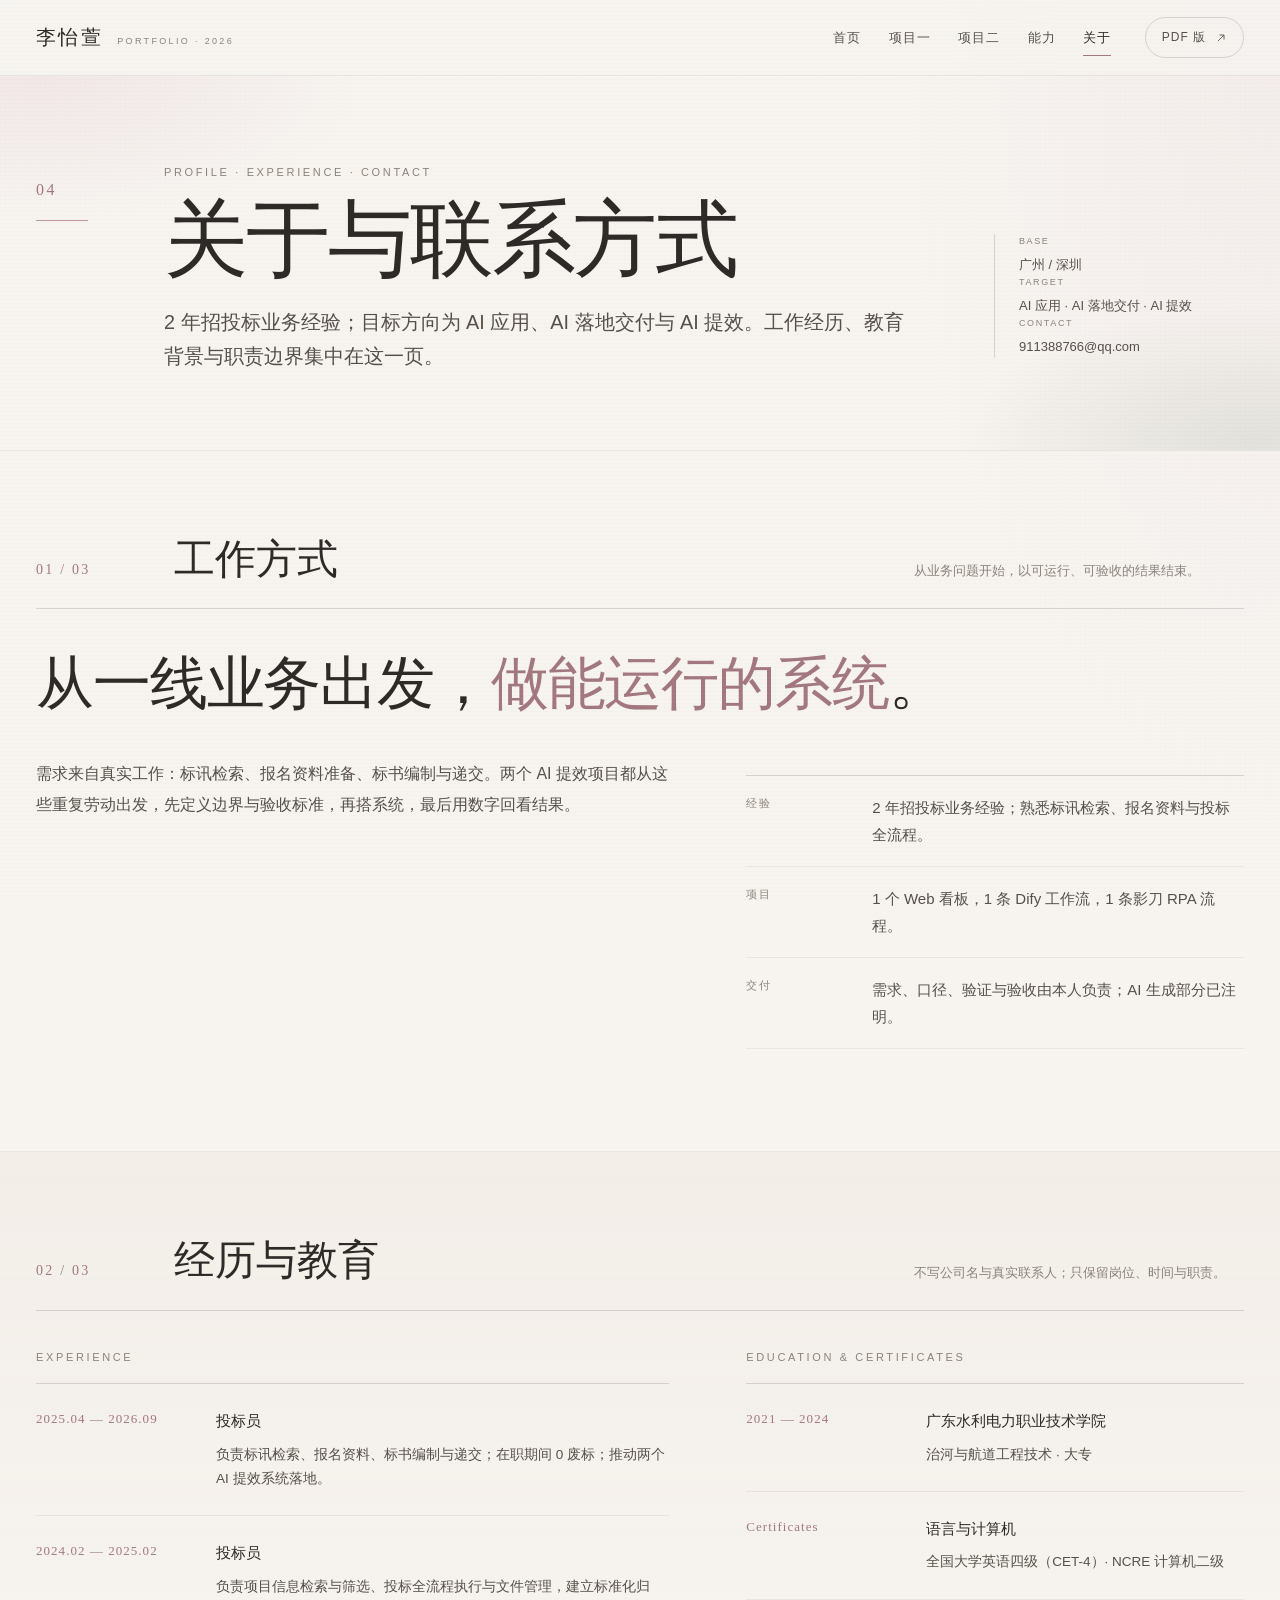
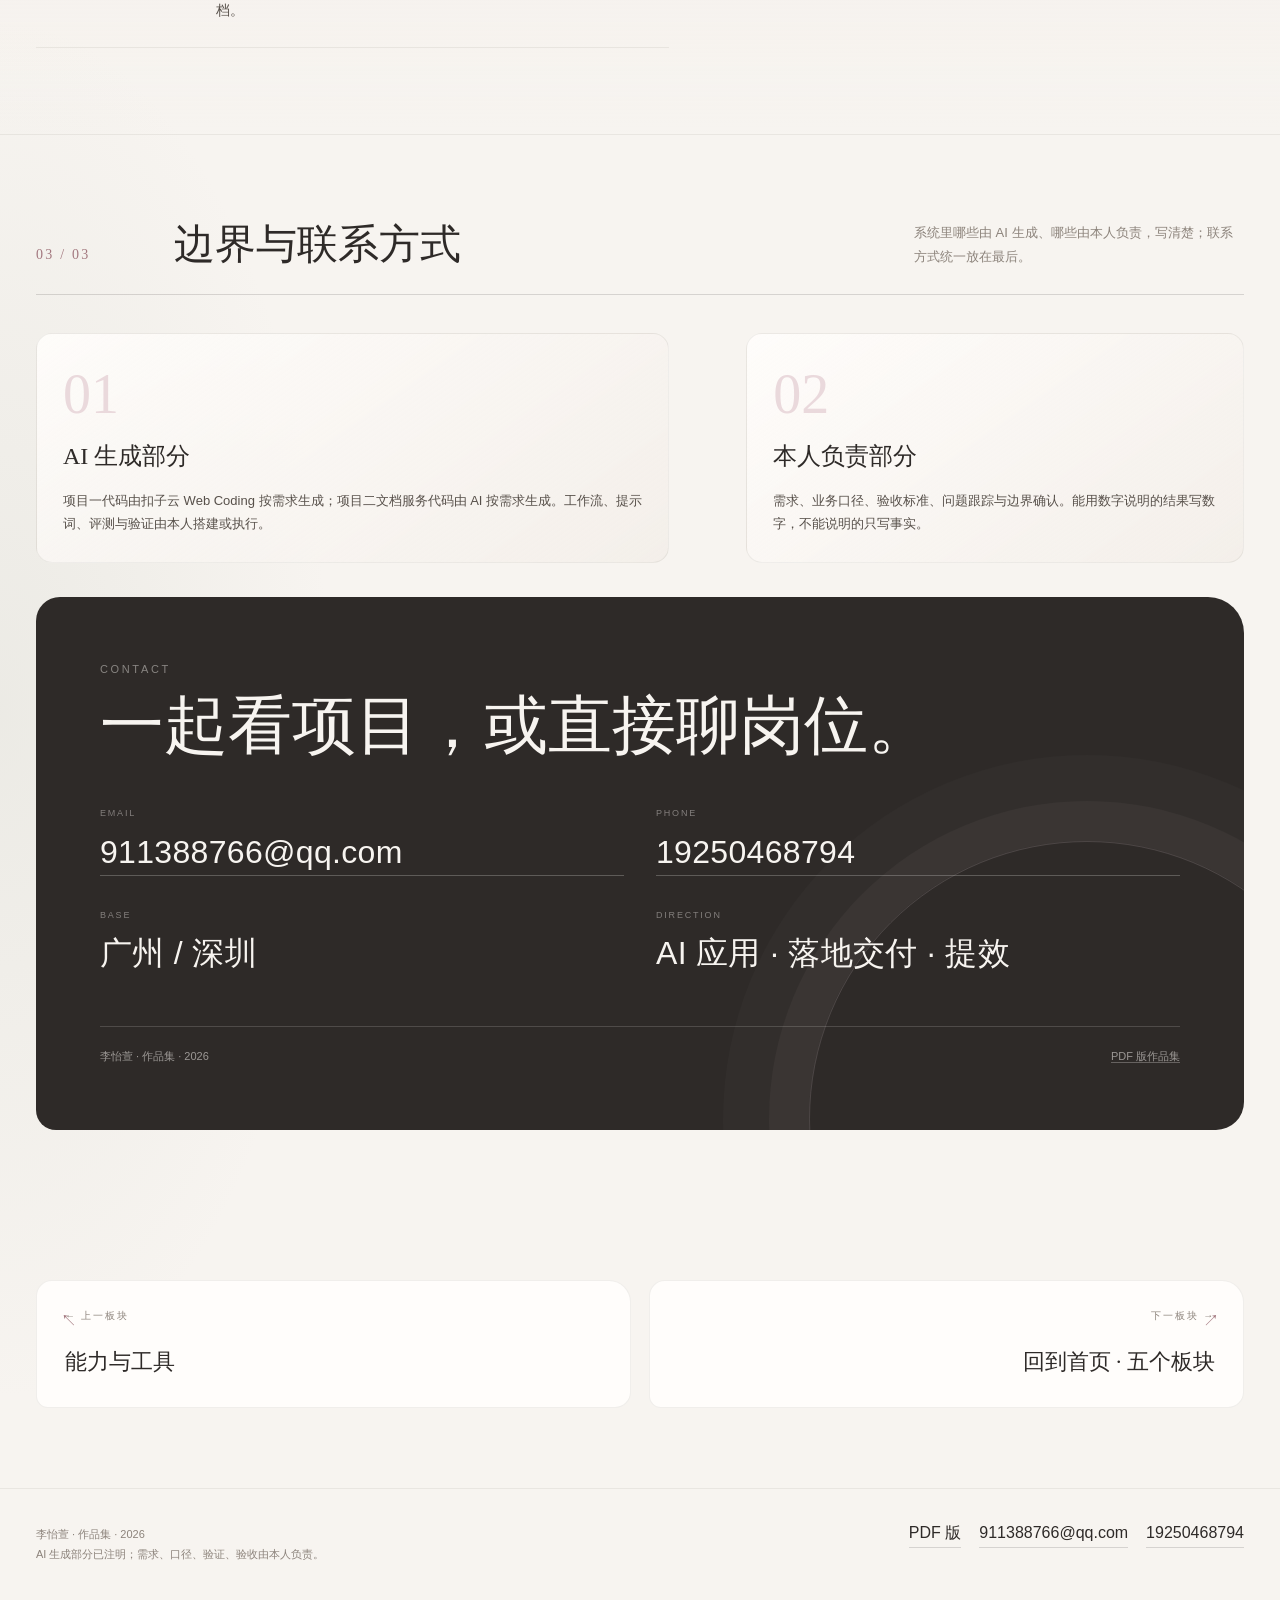
==== about.html @ 3e57e95d "视频优化并调整展示顺序；PDF 改为中性文件名" ====
<!DOCTYPE html>
<html lang="zh-CN">
<head>
<meta charset="utf-8">
<meta name="viewport" content="width=device-width, initial-scale=1">
<meta name="description" content="李怡萱的简介、工作经历、教育背景、职责边界与联系方式。">
<title>关于与联系方式 ｜ 李怡萱 · 作品集</title>
<link rel="stylesheet" href="assets/css/tokens.css">
<link rel="stylesheet" href="assets/css/site.css">
<script>document.documentElement.classList.add('js');</script>
</head>
<body data-page="about">
<a class="skip-link" href="#main">跳到正文</a>

<header class="site-header">
  <div class="shell header-inner">
    <a class="brand" href="index.html" aria-label="李怡萱作品集首页">
      <span class="brand-name">李怡萱</span>
      <span class="brand-meta">Portfolio · 2026</span>
    </a>
    <nav class="nav-links" aria-label="主导航">
      <a href="index.html" data-page="home">首页</a>
      <a href="project-1.html" data-page="project-1">项目一</a>
      <a href="project-2.html" data-page="project-2">项目二</a>
      <a href="skills.html" data-page="skills">能力</a>
      <a href="about.html" data-page="about" aria-current="page">关于</a>
    </nav>
    <a class="header-action" href="portfolio.pdf" target="_blank" rel="noopener">
      PDF 版
      <svg viewBox="0 0 16 16" fill="none" aria-hidden="true"><path d="M4 12 12 4M6 4h6v6" stroke="currentColor" stroke-width="1.2"/></svg>
    </a>
  </div>
</header>

<main id="main">
  <section class="page-hero">
    <div class="shell page-hero__inner">
      <p class="page-no">04</p>
      <div>
        <p class="eyebrow">Profile · Experience · Contact</p>
        <h1>关于与联系方式</h1>
        <p class="lead">2 年招投标业务经验；目标方向为 AI 应用、AI 落地交付与 AI 提效。工作经历、教育背景与职责边界集中在这一页。</p>
      </div>
      <dl class="page-aside">
        <div><dt>Base</dt><dd>广州 / 深圳</dd></div>
        <div><dt>Target</dt><dd>AI 应用 · AI 落地交付 · AI 提效</dd></div>
        <div><dt>Contact</dt><dd>911388766@qq.com</dd></div>
      </dl>
    </div>
  </section>

  <section class="section" aria-labelledby="about-intro">
    <div class="shell">
      <div class="section-head reveal">
        <p class="section-no">01 / 03</p>
        <h2 id="about-intro">工作方式</h2>
        <p class="section-note">从业务问题开始，以可运行、可验收的结果结束。</p>
      </div>
      <p class="statement reveal">从一线业务出发，<em>做能运行的系统</em>。</p>
      <div class="split" style="margin-top:38px">
        <p class="body-copy reveal">需求来自真实工作：标讯检索、报名资料准备、标书编制与递交。两个 AI 提效项目都从这些重复劳动出发，先定义边界与验收标准，再搭系统，最后用数字回看结果。</p>
        <dl class="fact-list reveal" style="--delay:80ms">
          <div class="fact-row"><dt>经验</dt><dd>2 年招投标业务经验；熟悉标讯检索、报名资料与投标全流程。</dd></div>
          <div class="fact-row"><dt>项目</dt><dd>1 个 Web 看板，1 条 Dify 工作流，1 条影刀 RPA 流程。</dd></div>
          <div class="fact-row"><dt>交付</dt><dd>需求、口径、验证与验收由本人负责；AI 生成部分已注明。</dd></div>
        </dl>
      </div>
    </div>
  </section>

  <section class="section section--tint" aria-labelledby="about-history">
    <div class="shell">
      <div class="section-head reveal">
        <p class="section-no">02 / 03</p>
        <h2 id="about-history">经历与教育</h2>
        <p class="section-note">不写公司名与真实联系人；只保留岗位、时间与职责。</p>
      </div>
      <div class="split">
        <div>
          <p class="kicker">Experience</p>
          <div class="timeline" style="margin-top:18px">
            <article class="timeline-item reveal">
              <time>2025.04 — 2026.09</time>
              <div><h3>投标员</h3><p>负责标讯检索、报名资料、标书编制与递交；在职期间 0 废标；推动两个 AI 提效系统落地。</p></div>
            </article>
            <article class="timeline-item reveal" style="--delay:60ms">
              <time>2024.02 — 2025.02</time>
              <div><h3>投标员</h3><p>负责项目信息检索与筛选、投标全流程执行与文件管理，建立标准化归档。</p></div>
            </article>
          </div>
        </div>
        <div>
          <p class="kicker">Education & certificates</p>
          <div class="timeline" style="margin-top:18px">
            <article class="timeline-item reveal" style="--delay:80ms">
              <time>2021 — 2024</time>
              <div><h3>广东水利电力职业技术学院</h3><p>治河与航道工程技术 · 大专</p></div>
            </article>
            <article class="timeline-item reveal" style="--delay:140ms">
              <time>Certificates</time>
              <div><h3>语言与计算机</h3><p>全国大学英语四级（CET-4）· NCRE 计算机二级</p></div>
            </article>
          </div>
        </div>
      </div>
    </div>
  </section>

  <section class="section" aria-labelledby="about-boundary">
    <div class="shell">
      <div class="section-head reveal">
        <p class="section-no">03 / 03</p>
        <h2 id="about-boundary">边界与联系方式</h2>
        <p class="section-note">系统里哪些由 AI 生成、哪些由本人负责，写清楚；联系方式统一放在最后。</p>
      </div>
      <div class="split" style="margin-bottom:34px">
        <div class="design-card reveal">
          <p class="num">01</p>
          <h3>AI 生成部分</h3>
          <p>项目一代码由扣子云 Web Coding 按需求生成；项目二文档服务代码由 AI 按需求生成。工作流、提示词、评测与验证由本人搭建或执行。</p>
        </div>
        <div class="design-card reveal" style="--delay:80ms">
          <p class="num">02</p>
          <h3>本人负责部分</h3>
          <p>需求、业务口径、验收标准、问题跟踪与边界确认。能用数字说明的结果写数字，不能说明的只写事实。</p>
        </div>
      </div>
      <div class="contact-panel reveal" id="contact">
        <p class="kicker">Contact</p>
        <h2>一起看项目，或直接聊岗位。</h2>
        <div class="contact-grid">
          <div class="contact-item"><span>Email</span><a href="mailto:911388766@qq.com">911388766@qq.com</a></div>
          <div class="contact-item"><span>Phone</span><a href="tel:19250468794">19250468794</a></div>
          <div class="contact-item"><span>Base</span><strong>广州 / 深圳</strong></div>
          <div class="contact-item"><span>Direction</span><strong>AI 应用 · 落地交付 · 提效</strong></div>
        </div>
        <div class="contact-foot">
          <span>李怡萱 · 作品集 · 2026</span>
          <span><a href="portfolio.pdf" target="_blank" rel="noopener" style="border-bottom:1px solid rgba(247,244,240,.28)">PDF 版作品集</a></span>
        </div>
      </div>
    </div>
  </section>

  <nav class="pager" aria-label="板块切换">
    <div class="shell pager-grid">
      <a class="pager-link prev" href="skills.html"><span class="dir">← 上一板块</span><span class="t">能力与工具</span></a>
      <a class="pager-link next" href="index.html"><span class="dir">下一板块 →</span><span class="t">回到首页 · 五个板块</span></a>
    </div>
  </nav>
</main>

<footer class="site-footer">
  <div class="shell footer-inner">
    <div>
      <p>李怡萱 · 作品集 · 2026</p>
      <p>AI 生成部分已注明；需求、口径、验证、验收由本人负责。</p>
    </div>
    <div class="footer-links">
      <a href="portfolio.pdf" target="_blank" rel="noopener">PDF 版</a>
      <a href="mailto:911388766@qq.com">911388766@qq.com</a>
      <a href="tel:19250468794">19250468794</a>
    </div>
  </div>
</footer>

<script src="assets/js/site.js"></script>
</body>
</html>
---- assets/css/tokens.css ----
/* tokens.css · 设计令牌（打印层与网页层共用一份）-------------------------------
   极简文艺风：米白 / 奶咖底 ＋ 雾玫瑰点缀 ＋ 深炭灰正文（不用纯黑）
   零外部依赖：无外部字体、无外部图片、无 CDN
   ------------------------------------------------------------------------- */
:root{
  --paper:#F7F4F0;
  --paper-2:#EFE8E1;
  --card:#FFFDFB;
  --ink:#2E2A28;
  --ink-2:#57504A;
  --ink-3:#8C837B;
  --rose:#C2989F;          /* 灰粉 · 雾玫瑰 —— 全站唯一主色 */
  --rose-deep:#A3787F;
  --rose-soft:#EAD9DC;
  --rose-tint:rgba(194,152,159,.12);
  --sage:rgba(185,191,178,.65);
  --line:rgba(46,42,40,.16);
  --line-soft:rgba(46,42,40,.07);
  --serif:Georgia,"Times New Roman","Songti SC","SimSun",serif;
  --sans:"PingFang SC","Microsoft YaHei","Noto Sans SC","Hiragino Sans GB",sans-serif;
  --noise:none;
}
---- assets/css/site.css ----
/* site.css · 网页层（桌面优先：1440 基准；1920 / 1280 不崩；1024 起可读）
   与打印层共用 tokens.css；本文件只负责网页呈现，不改 PDF 版式。
   ------------------------------------------------------------------------- */
:root{
  --shell:1280px;
  --gutter:48px;
  --header-h:76px;
  --ease:cubic-bezier(.22,.61,.36,1);
}

*,
*::before,
*::after{ box-sizing:border-box; }
html{ scroll-behavior:smooth; scroll-padding-top:calc(var(--header-h) + 28px); }
body{
  margin:0; color:var(--ink); background:var(--paper);
  font-family:var(--sans); font-size:16px; line-height:1.75;
  -webkit-font-smoothing:antialiased; text-rendering:optimizeLegibility;
  background-image:
    radial-gradient(42% 36% at 100% 0%, rgba(234,217,220,.28), transparent 72%),
    radial-gradient(36% 30% at 0% 72%, rgba(185,191,178,.18), transparent 72%);
}
body::before{
  content:""; position:fixed; inset:0; z-index:90; pointer-events:none;
  background-image:repeating-linear-gradient(0deg,rgba(46,42,40,.018) 0 1px,transparent 1px 4px),repeating-linear-gradient(90deg,rgba(46,42,40,.012) 0 1px,transparent 1px 5px); opacity:.55;
}
::selection{ background:var(--rose-soft); color:var(--ink); }
img{ max-width:100%; display:block; }
a{ color:inherit; text-decoration:none; }
button{ font:inherit; }
h1,h2,h3,h4{ margin:0; font-family:var(--serif); font-weight:400; }
p{ margin:0; }
ul,ol{ margin:0; padding:0; list-style:none; }

.shell{ width:100%; max-width:var(--shell); margin:0 auto; padding:0 var(--gutter); }
.sr-only{
  position:absolute!important; width:1px; height:1px; padding:0; margin:-1px;
  overflow:hidden; clip:rect(0,0,0,0); white-space:nowrap; border:0;
}
.skip-link{
  position:fixed; left:20px; top:-80px; z-index:200; padding:12px 18px;
  background:var(--ink); color:var(--paper); border-radius:4px;
  transition:top .2s var(--ease);
}
.skip-link:focus{ top:16px; }
a:focus-visible,
button:focus-visible,
[tabindex]:focus-visible{
  outline:2px solid var(--rose-deep); outline-offset:4px; border-radius:3px;
}

/* 顶栏 ------------------------------------------------------------------ */
.site-header{
  position:sticky; top:0; z-index:60; height:var(--header-h);
  background:rgba(247,244,240,.78); backdrop-filter:blur(18px) saturate(130%);
  border-bottom:1px solid var(--line-soft);
}
.header-inner{ height:100%; display:flex; align-items:center; gap:34px; }
.brand{ display:flex; align-items:baseline; gap:14px; flex:none; }
.brand-name{ font-family:var(--serif); font-size:20px; letter-spacing:.12em; }
.brand-meta{ color:var(--ink-3); font-size:9px; letter-spacing:.26em; text-transform:uppercase; }
.nav-links{ display:flex; align-items:center; gap:28px; margin-left:auto; }
.nav-links a{
  position:relative; padding:25px 0 23px; color:var(--ink-2);
  font-size:13px; letter-spacing:.06em; transition:color .2s var(--ease);
}
.nav-links a::after{
  content:""; position:absolute; left:0; right:0; bottom:17px; height:1px;
  background:var(--rose-deep); transform:scaleX(0); transform-origin:left;
  transition:transform .25s var(--ease);
}
.nav-links a:hover,
.nav-links a[aria-current="page"]{ color:var(--ink); }
.nav-links a:hover::after,
.nav-links a[aria-current="page"]::after{ transform:scaleX(1); }
.header-action{
  flex:none; display:inline-flex; align-items:center; gap:9px;
  padding:9px 16px; border:1px solid var(--line); border-radius:999px;
  color:var(--ink-2); font-size:12px; letter-spacing:.08em;
  transition:border-color .2s var(--ease), color .2s var(--ease), background .2s var(--ease);
}
.header-action:hover{ color:var(--rose-deep); border-color:var(--rose); background:rgba(255,253,251,.66); }
.header-action svg{ width:12px; height:12px; }

/* 按钮与文字 ------------------------------------------------------------ */
.eyebrow,
.kicker{
  color:var(--ink-3); font-size:11px; line-height:1.5;
  letter-spacing:.24em; text-transform:uppercase;
}
.lead{ font-size:clamp(18px,1.55vw,22px); line-height:1.72; color:var(--ink-2); }
.body-copy{ color:var(--ink-2); font-size:16px; line-height:1.9; }
.body-copy + .body-copy{ margin-top:12px; }
.btn-row{ display:flex; flex-wrap:wrap; align-items:center; gap:12px; }
.btn{
  display:inline-flex; align-items:center; justify-content:center; gap:12px;
  min-height:46px; padding:0 22px; border:1px solid transparent; border-radius:999px;
  font-size:13px; letter-spacing:.07em; transition:transform .2s var(--ease), background .2s var(--ease), border-color .2s var(--ease), color .2s var(--ease);
}
.btn:hover{ transform:translateY(-2px); }
.btn--ink{ background:var(--ink); color:var(--paper); }
.btn--ink:hover{ background:#171412; }
.btn--line{ border-color:var(--line); color:var(--ink-2); background:rgba(255,253,251,.36); }
.btn--line:hover{ border-color:var(--rose); color:var(--rose-deep); background:var(--card); }
.btn svg{ width:15px; height:15px; }

/* 首页首屏 -------------------------------------------------------------- */
.home-hero{
  position:relative; min-height:calc(100vh - var(--header-h));
  display:flex; align-items:center; overflow:hidden; padding:64px 0 70px;
}
.hero-wash{
  position:absolute; inset:0; pointer-events:none;
  background:
    radial-gradient(40% 50% at 8% 20%, rgba(234,217,220,.65), transparent 68%),
    radial-gradient(30% 42% at 88% 15%, rgba(194,152,159,.19), transparent 76%),
    radial-gradient(42% 48% at 82% 88%, rgba(185,191,178,.40), transparent 70%),
    linear-gradient(125deg, rgba(255,253,251,.64), transparent 48%);
}
.hero-wash::after{
  content:""; position:absolute; width:38vw; height:38vw; min-width:420px; min-height:420px;
  right:-11vw; top:-14vw; border:1px solid rgba(163,120,127,.20); border-radius:50%;
  box-shadow:0 0 0 42px rgba(194,152,159,.045), 0 0 0 86px rgba(194,152,159,.026);
}
.hero-art{ position:absolute; right:0; bottom:0; width:46%; height:92%; pointer-events:none; opacity:.9; }
.hero-art svg{ width:100%; height:100%; overflow:visible; }
.hero-grid{
  position:relative; z-index:2; display:grid;
  grid-template-columns:minmax(0,1fr) 310px; gap:clamp(44px,7vw,108px); align-items:end;
}
.hero-copy{ max-width:820px; }
.hero-role{ margin-top:16px; color:var(--rose-deep); font-size:15px; letter-spacing:.12em; }
.hero-name{ margin-top:22px; font-size:clamp(88px,10.6vw,164px); line-height:.86; letter-spacing:-.035em; white-space:nowrap; }
.hero-name-en{ display:flex; align-items:center; gap:18px; margin-top:22px; color:var(--ink-3); font-family:var(--serif); font-size:18px; letter-spacing:.30em; text-transform:uppercase; }
.hero-name-en::before{ content:""; width:74px; height:1px; background:var(--rose); }
.hero-summary{ max-width:650px; margin-top:36px; font-size:17px; line-height:1.9; color:var(--ink-2); }
.hero-actions{ margin-top:32px; }
.hero-side{
  position:relative; align-self:stretch; min-height:410px;
  display:flex; flex-direction:column; justify-content:space-between;
  padding:10px 0 6px 30px; border-left:1px solid var(--line);
}
.hero-seal{ width:124px; height:124px; margin:10px 0 auto; }
.hero-seal svg{ width:100%; height:100%; }
.hero-meta{ margin-top:38px; display:grid; gap:11px; color:var(--ink-2); font-size:13px; line-height:1.6; }
.hero-meta span{ color:var(--ink-3); display:block; font-size:9px; letter-spacing:.20em; text-transform:uppercase; margin-bottom:2px; }
.hero-meta a{ border-bottom:1px solid var(--line); }
.hero-meta a:hover{ color:var(--rose-deep); border-color:var(--rose); }
.scroll-cue{ display:flex; align-items:center; gap:10px; margin-top:26px; color:var(--ink-3); font-size:10px; letter-spacing:.18em; }
.scroll-cue::before{ content:""; width:30px; height:1px; background:var(--rose); }
/* 首页板块入口 ---------------------------------------------------------- */
.chapter-index{ padding:30px 0 110px; }
.index-head{
  display:flex; justify-content:space-between; align-items:flex-end; gap:30px;
  padding-bottom:24px; border-bottom:1px solid var(--line); margin-bottom:28px;
}
.index-head h2{ margin-top:10px; font-size:clamp(34px,4vw,54px); line-height:1.12; }
.index-head p{ max-width:360px; color:var(--ink-3); font-size:13px; line-height:1.8; text-align:right; }
.chapter-grid{ display:grid; grid-template-columns:repeat(12,1fr); gap:18px; }
.chapter{
  position:relative; isolation:isolate; overflow:hidden; display:flex;
  min-height:250px; padding:30px; border:1px solid var(--line-soft); border-radius:18px 26px 20px 16px;
  background:var(--card); transition:transform .3s var(--ease), box-shadow .3s var(--ease), border-color .3s var(--ease);
}
.chapter:hover{ transform:translateY(-5px); box-shadow:0 28px 54px -38px rgba(46,42,40,.52); border-color:var(--line); }
.chapter--p1{ grid-column:span 7; min-height:330px; color:var(--paper); background:var(--ink); border-color:rgba(255,255,255,.08); }
.chapter--p2{ grid-column:span 5; min-height:330px; background:linear-gradient(135deg,var(--rose-soft),rgba(255,253,251,.82)); }
.chapter--skills{ grid-column:span 4; background:var(--paper-2); }
.chapter--about{ grid-column:span 4; background:var(--card); }
.chapter--contact{ grid-column:span 4; background:radial-gradient(120% 120% at 100% 0%, rgba(185,191,178,.32), transparent 62%),var(--card); }
.chapter-shape{ position:absolute; z-index:-1; right:-8%; bottom:-32%; width:58%; aspect-ratio:1; border:1px solid rgba(194,152,159,.22); border-radius:50%; box-shadow:0 0 0 34px rgba(194,152,159,.055),0 0 0 70px rgba(194,152,159,.026); }
.chapter--p1 .chapter-shape{ border-color:rgba(234,217,220,.18); }
.chapter-num{ position:absolute; right:22px; top:12px; color:rgba(46,42,40,.10); font-family:var(--serif); font-size:94px; line-height:1; }
.chapter--p1 .chapter-num{ color:rgba(247,244,240,.09); }
.chapter-inner{ position:relative; z-index:1; width:100%; display:flex; flex-direction:column; }
.chapter-top{ display:flex; justify-content:space-between; gap:20px; align-items:flex-start; }
.chapter-icon{ width:54px; height:54px; color:var(--rose-deep); }
.chapter--p1 .chapter-icon{ color:var(--rose-soft); }
.chapter-icon svg{ width:100%; height:100%; }
.chapter-arrow{ color:var(--ink-3); font-size:20px; transition:transform .25s var(--ease), color .25s var(--ease); }
.chapter:hover .chapter-arrow{ color:var(--rose-deep); transform:translate(3px,-3px); }
.chapter--p1 .chapter-arrow{ color:rgba(247,244,240,.55); }
.chapter--p1:hover .chapter-arrow{ color:var(--rose-soft); }
.chapter-copy{ margin-top:auto; padding-top:46px; max-width:510px; }
.chapter-copy .kicker{ color:var(--ink-3); }
.chapter--p1 .chapter-copy .kicker{ color:rgba(247,244,240,.48); }
.chapter-copy h3{ margin-top:10px; font-size:clamp(27px,2.8vw,42px); line-height:1.14; }
.chapter-copy p{ margin-top:12px; max-width:480px; color:var(--ink-2); font-size:14px; line-height:1.8; }
.chapter--p1 .chapter-copy p{ color:rgba(247,244,240,.66); }
.chapter-contact-line{ margin-top:14px; font-size:15px; font-variant-numeric:lining-nums tabular-nums; letter-spacing:.02em; }

/* 子页首屏 -------------------------------------------------------------- */
.page-hero{
  position:relative; overflow:hidden; padding:88px 0 76px;
  border-bottom:1px solid var(--line-soft);
}
.page-hero::before{
  content:""; position:absolute; inset:0; pointer-events:none;
  background:radial-gradient(36% 54% at 3% 0%, rgba(234,217,220,.48), transparent 72%),radial-gradient(32% 50% at 98% 98%, rgba(185,191,178,.31), transparent 72%);
}
.page-hero__inner{ position:relative; z-index:1; display:grid; grid-template-columns:116px minmax(0,1fr) 300px; gap:36px; align-items:end; }
.page-no{ color:var(--rose-deep); font-family:var(--serif); font-size:16px; letter-spacing:.16em; align-self:start; padding-top:12px; }
.page-no::after{ content:""; display:block; width:52px; height:1px; margin-top:16px; background:var(--rose); }
.page-hero h1{ margin-top:18px; font-size:clamp(56px,6.6vw,96px); line-height:.98; letter-spacing:-.025em; }
.page-hero .lead{ max-width:760px; margin-top:24px; }
.page-aside{ padding-left:24px; border-left:1px solid var(--line); }
.page-aside dt{ color:var(--ink-3); font-size:9px; letter-spacing:.18em; text-transform:uppercase; }
.page-aside dd{ margin:4px 0 18px; color:var(--ink-2); font-size:13px; line-height:1.65; }
.page-aside dd:last-child{ margin-bottom:0; }

/* 通用章节 -------------------------------------------------------------- */
.section{ position:relative; padding:86px 0; }
.section + .section{ border-top:1px solid var(--line-soft); }
.section--tint{ background:linear-gradient(180deg,rgba(239,232,225,.52),rgba(247,244,240,0)); }
.section-head{
  display:grid; grid-template-columns:110px minmax(0,1fr) minmax(240px,330px);
  gap:28px; align-items:end; padding-bottom:26px; margin-bottom:38px; border-bottom:1px solid var(--line);
}
.section-no{ color:var(--rose-deep); font-family:var(--serif); font-size:14px; letter-spacing:.16em; }
.section-head h2{ font-size:clamp(31px,3.2vw,46px); line-height:1.12; }
.section-head .section-note{ color:var(--ink-3); font-size:13px; line-height:1.8; }
.split{ display:grid; grid-template-columns:minmax(0,1.12fr) minmax(320px,.88fr); gap:clamp(34px,6vw,84px); align-items:start; }
.split--even{ grid-template-columns:1fr 1fr; }
.stack-lg > * + *{ margin-top:26px; }

/* 事实列表 / 角色卡 ----------------------------------------------------- */
.fact-list{ border-top:1px solid var(--line); }
.fact-row{ display:grid; grid-template-columns:104px minmax(0,1fr); gap:22px; padding:18px 0; border-bottom:1px solid var(--line-soft); }
.fact-row dt,.fact-row .k{ color:var(--ink-3); font-size:11px; letter-spacing:.14em; text-transform:uppercase; }
.fact-row dd,.fact-row .v{ margin:0; color:var(--ink-2); font-size:15px; line-height:1.8; }
.role-grid{ display:grid; grid-template-columns:repeat(4,1fr); gap:14px; margin-top:42px; }
.role-card{
  min-height:208px; padding:23px 22px; border:1px solid rgba(194,152,159,.24);
  border-radius:14px 20px 16px 12px; background:linear-gradient(155deg,rgba(234,217,220,.46),rgba(255,253,251,.74));
}
.role-card:nth-child(even){ border-radius:20px 12px 14px 18px; }
.role-no{ color:var(--rose-deep); font-family:var(--serif); font-size:12px; letter-spacing:.16em; }
.role-card h3{ margin-top:28px; color:var(--rose-deep); font-family:var(--sans); font-size:15px; font-weight:500; letter-spacing:.04em; }
.role-card p{ margin-top:10px; color:var(--ink-2); font-size:13.5px; line-height:1.72; }

/* 24 小时分工 ----------------------------------------------------------- */
.daymap{ margin-top:38px; padding:28px 30px 24px; border:1px solid var(--line-soft); border-radius:16px; background:rgba(255,253,251,.66); }
.daymap-head{ display:flex; justify-content:space-between; gap:20px; align-items:baseline; }
.daymap-head h3{ font-size:24px; }
.daymap-head span{ color:var(--ink-3); font-size:12px; }
.day-scale{ display:grid; grid-template-columns:repeat(5,1fr); margin:20px 0 8px 94px; color:var(--ink-3); font-size:10px; letter-spacing:.08em; }
.day-scale span:last-child{ text-align:right; }
.day-row{ display:grid; grid-template-columns:74px minmax(0,1fr); gap:20px; align-items:center; margin-top:10px; }
.day-row label{ color:var(--ink-2); font-size:12px; letter-spacing:.08em; }
.day-track{
  position:relative; height:28px; border:1px solid var(--line-soft); border-radius:999px;
  background:rgba(239,232,225,.42); overflow:hidden;
}
.day-track--system{
  background-image:repeating-linear-gradient(to right,rgba(194,152,159,.58) 0 1px,transparent 1px calc(100% / 24));
  background-color:rgba(255,253,251,.68);
}
.manual-seg{ position:absolute; top:0; bottom:0; background:rgba(194,152,159,.55); border-left:1px solid var(--rose-deep); border-right:1px solid var(--rose-deep); }
.manual-seg.s1{ left:37.5%; width:4.167%; }
.manual-seg.s2{ left:54.167%; width:4.167%; }
.manual-seg.s3{ left:66.667%; width:4.167%; }
.spot{ position:absolute; right:7%; top:7px; bottom:7px; width:66px; border:1px dashed var(--rose-deep); border-radius:999px; background:rgba(255,253,251,.78); }
.spot::after{ content:"抽查"; position:absolute; inset:0; display:grid; place-items:center; color:var(--rose-deep); font-size:9px; letter-spacing:.1em; }
.day-caption{ display:flex; justify-content:space-between; gap:20px; margin:18px 0 0 94px; color:var(--ink-3); font-size:12px; line-height:1.7; }
/* 图片 / 架构图 --------------------------------------------------------- */
.figure{
  margin:0; padding:16px; border:1px solid var(--line-soft); border-radius:18px;
  background:rgba(255,253,251,.82); box-shadow:0 24px 54px -48px rgba(46,42,40,.5);
}
.figure img{ width:100%; height:auto; border-radius:10px; background:var(--paper-2); }
.figure figcaption{ display:flex; justify-content:space-between; gap:18px; padding:13px 6px 0; color:var(--ink-3); font-size:12px; line-height:1.7; }
.figure figcaption span:last-child{ flex:none; }
.figure--flush{ padding:0; overflow:hidden; }
.figure--flush img{ border-radius:0; }
.figure--flush figcaption{ padding:14px 18px; border-top:1px solid var(--line-soft); }
.io-grid{ display:grid; grid-template-columns:1fr 1fr; gap:18px; }
.io-grid .figure{ min-width:0; }
.io-grid .figure img{ min-height:158px; object-fit:contain; padding:20px; }
.io-grid .figure:first-child img{ background:linear-gradient(135deg,#f3efeb,#fffdfb); }
.io-grid .figure:last-child img{ background:linear-gradient(135deg,#f7eeee,#fffdfb); }

/* 数字 ------------------------------------------------------------------ */
.stat-band{ display:grid; grid-template-columns:repeat(4,1fr); gap:0 26px; }
.stat{ padding:22px 0 18px; border-top:1px solid var(--line); }
.stat b{ display:block; font-family:var(--serif); font-size:clamp(34px,4.4vw,56px); font-weight:400; line-height:1.08; letter-spacing:-.02em; }
.stat span{ display:block; margin-top:9px; color:var(--ink-3); font-size:12px; line-height:1.65; }
.funnel{
  display:grid; grid-template-columns:1fr auto 1fr auto 1fr; gap:16px; align-items:center;
  padding:28px 30px; border:1px solid var(--line-soft); border-radius:16px; background:var(--card);
}
.funnel-step{ min-width:0; }
.funnel-step b{ display:block; font-family:var(--serif); font-size:34px; font-weight:400; line-height:1.1; }
.funnel-step span{ display:block; margin-top:7px; color:var(--ink-3); font-size:11px; letter-spacing:.08em; }
.funnel-arrow{ color:var(--rose); font-size:22px; }
.rate-grid{ display:grid; grid-template-columns:repeat(3,1fr); gap:14px; margin-top:24px; }
.rate-card{ padding:24px; border:1px solid var(--line-soft); border-radius:14px; background:rgba(255,253,251,.62); }
.rate-card b{ display:block; font-family:var(--serif); font-size:42px; font-weight:400; line-height:1; }
.rate-card h3{ margin-top:12px; font-family:var(--sans); font-size:13px; font-weight:500; color:var(--rose-deep); }
.rate-card p{ margin-top:7px; color:var(--ink-3); font-size:12px; line-height:1.7; }
.rate-note{ margin-top:18px; padding-top:16px; border-top:1px solid var(--line-soft); color:var(--ink-3); font-size:12px; line-height:1.8; }

/* 取舍与故障 ------------------------------------------------------------ */
.decision{ display:grid; grid-template-columns:1fr 54px 1fr; gap:0; align-items:stretch; }
.decision-panel{ padding:26px 28px; border:1px solid var(--line-soft); border-radius:14px; background:var(--card); }
.decision-panel--muted{ background:rgba(239,232,225,.46); }
.decision-panel h3{ font-family:var(--sans); font-size:12px; font-weight:500; letter-spacing:.12em; color:var(--ink-3); text-transform:uppercase; }
.decision-panel p{ margin-top:12px; color:var(--ink-2); font-size:14px; line-height:1.8; }
.decision-arrow{ position:relative; display:grid; place-items:center; color:var(--rose-deep); font-size:22px; }
.decision-arrow::before{ content:""; position:absolute; left:0; right:0; top:50%; height:1px; background:var(--line); }
.decision-arrow span{ position:relative; background:var(--paper); padding:4px 0; }
.fault-table{ margin-top:30px; border-top:1px solid var(--line); }
.fault-row{ display:grid; grid-template-columns:.9fr 1.5fr; gap:26px; padding:18px 0; border-bottom:1px solid var(--line-soft); }
.fault-row--head{ color:var(--ink-3); font-size:10px; letter-spacing:.16em; text-transform:uppercase; }
.fault-row p{ margin:0; color:var(--ink-2); font-size:13.5px; line-height:1.75; }
.fault-row p:first-child{ color:var(--ink); }
.fault-table--three .fault-row{ grid-template-columns:.85fr 1.2fr 1.45fr; gap:20px; }
.fault-table--three .fault-row p{ font-size:12.5px; }
.boundary-note{ margin-top:24px; padding:17px 20px; border-left:2px solid var(--rose); background:linear-gradient(90deg,rgba(234,217,220,.28),transparent); color:var(--ink-3); font-size:12px; line-height:1.8; }

/* 工作流 ---------------------------------------------------------------- */
.flow-grid{ display:grid; grid-template-columns:repeat(5,1fr); gap:12px; }
.flow-step{ position:relative; min-height:136px; padding:20px 18px; border:1px solid var(--line-soft); border-radius:12px; background:rgba(255,253,251,.68); }
.flow-step::before{ content:""; position:absolute; left:18px; right:18px; top:0; height:2px; background:var(--rose); transform:scaleX(.24); transform-origin:left; }
.flow-step b{ display:block; color:var(--rose-deep); font-family:var(--serif); font-size:12px; letter-spacing:.13em; }
.flow-step h3{ margin-top:17px; font-family:var(--sans); font-size:13px; font-weight:500; line-height:1.55; }
.flow-step p{ margin-top:6px; color:var(--ink-3); font-size:11px; line-height:1.55; }
.flow-jump{ padding:8px 0 10px 20px; color:var(--rose-deep); font-size:11px; letter-spacing:.1em; }
.rule-line{ margin:24px 0 0; padding:18px 22px; border:1px solid rgba(194,152,159,.22); border-radius:999px; background:rgba(234,217,220,.22); color:var(--ink-2); font-family:var(--serif); font-size:19px; text-align:center; }
.rule-line b{ color:var(--rose-deep); font-weight:400; }

/* 知识库 / 设计点 ------------------------------------------------------- */
.kb-groups{ display:grid; grid-template-columns:1fr 1fr; gap:18px; }
.kb-panel{ padding:24px; border:1px solid var(--line-soft); border-radius:14px; background:var(--card); }
.kb-panel-head{ display:flex; justify-content:space-between; align-items:baseline; gap:20px; padding-bottom:14px; border-bottom:1px solid var(--line-soft); }
.kb-panel h3{ font-size:24px; }
.kb-panel b{ color:var(--rose-deep); font-family:var(--serif); font-size:30px; font-weight:400; }
.kb-list{ margin-top:14px; display:grid; gap:8px; }
.kb-list li{ display:grid; grid-template-columns:8px minmax(0,1fr); gap:10px; align-items:baseline; color:var(--ink-2); font-size:12px; line-height:1.55; }
.kb-list li::before{ content:""; width:4px; height:4px; margin-top:8px; border-radius:50%; background:var(--rose); }
.design-grid{ display:grid; grid-template-columns:1fr 1fr; gap:18px; margin-top:18px; }
.design-card{ padding:26px; border:1px solid var(--line-soft); border-radius:16px; background:linear-gradient(145deg,rgba(255,253,251,.9),rgba(239,232,225,.40)); }
.design-card .num{ color:var(--rose-soft); font-family:var(--serif); font-size:56px; line-height:.8; }
.design-card h3{ margin-top:18px; font-size:24px; }
.design-card p{ margin-top:12px; color:var(--ink-2); font-size:13px; line-height:1.8; }
/* 交付条件 / 边界 ------------------------------------------------------- */
.condition-grid{ display:grid; grid-template-columns:repeat(4,1fr); gap:14px; }
.condition{ padding:22px 20px; border:1px solid var(--line-soft); border-radius:14px; background:var(--card); }
.condition span{ display:inline-flex; align-items:center; justify-content:center; width:28px; height:28px; border:1px solid var(--line); border-radius:50%; color:var(--rose-deep); font-size:10px; }
.condition h3{ margin-top:28px; font-family:var(--sans); font-size:14px; font-weight:500; line-height:1.5; }
.condition p{ margin-top:8px; color:var(--ink-3); font-size:12px; line-height:1.7; }
.path-grid{ display:grid; grid-template-columns:1fr 1fr; gap:18px; margin-top:18px; }
.path-card{ padding:24px; border:1px solid var(--line-soft); border-radius:14px; background:rgba(255,253,251,.56); }
.path-card h3{ color:var(--rose-deep); font-family:var(--sans); font-size:12px; font-weight:500; letter-spacing:.12em; }
.path-card p{ margin-top:10px; color:var(--ink-2); font-size:13px; line-height:1.8; }

/* 能力矩阵 / 工具 ------------------------------------------------------- */
.matrix-wrap{ overflow-x:auto; }
.matrix{ width:100%; border-collapse:collapse; min-width:680px; }
.matrix th,.matrix td{ padding:16px 14px; border-bottom:1px solid var(--line-soft); text-align:center; }
.matrix th:first-child,.matrix td:first-child{ text-align:left; padding-left:0; }
.matrix thead th{ color:var(--ink-3); font-family:var(--sans); font-size:10px; font-weight:400; letter-spacing:.14em; text-transform:uppercase; border-top:1px solid var(--line); }
.matrix tbody th{ color:var(--ink-2); font-family:var(--sans); font-size:13px; font-weight:400; }
.dot{ display:inline-block; width:10px; height:10px; border-radius:50%; border:1px solid var(--line); }
.dot--on{ border-color:var(--rose-deep); background:var(--rose-deep); box-shadow:0 0 0 4px rgba(194,152,159,.12); }
.tool-cloud{ display:flex; flex-wrap:wrap; gap:9px; }
.tool-chip{ padding:8px 14px; border:1px solid var(--line-soft); border-radius:999px; background:rgba(255,253,251,.62); color:var(--ink-2); font-size:12px; }
.tool-chip b{ color:var(--ink); font-weight:500; }

/* 影刀 / 表格示意 ------------------------------------------------------- */
.rpa-flow{ display:grid; grid-template-columns:repeat(5,1fr); gap:10px; margin-top:28px; }
.rpa-step{ position:relative; padding:20px 16px 18px; border-top:1px solid var(--rose); background:linear-gradient(180deg,rgba(234,217,220,.20),transparent); }
.rpa-step b{ color:var(--rose-deep); font-family:var(--serif); font-size:12px; }
.rpa-step h3{ margin-top:17px; font-family:var(--sans); font-size:13px; font-weight:500; line-height:1.55; }
.sheet-wrap{ padding:16px; border:1px solid var(--line-soft); border-radius:14px; background:var(--card); }
.sheet{ width:100%; border-collapse:collapse; table-layout:fixed; font-size:11px; }
.sheet th,.sheet td{ height:35px; padding:0 10px; border:1px solid var(--line-soft); text-align:left; }
.sheet th{ color:var(--ink-3); font-weight:400; letter-spacing:.06em; background:rgba(239,232,225,.45); }
.sheet td:first-child,.sheet th:first-child{ width:42px; text-align:center; color:var(--ink-3); }
.sheet td:nth-child(2){ width:32%; }
.sheet .bar{ display:block; width:72%; height:6px; border-radius:999px; background:rgba(46,42,40,.10); }
.sheet .bar--rose{ width:58%; background:rgba(194,152,159,.58); }
.sheet tr.is-hit td{ background:rgba(234,217,220,.23); }
.boundary-list{ border-top:1px solid var(--line); }
.boundary-item{ display:grid; grid-template-columns:110px minmax(0,1fr); gap:24px; padding:18px 0; border-bottom:1px solid var(--line-soft); }
.boundary-item b{ color:var(--rose-deep); font-family:var(--sans); font-size:12px; font-weight:500; }
.boundary-item p{ color:var(--ink-2); font-size:13px; line-height:1.75; }

/* 关于 / 联系 ----------------------------------------------------------- */
.statement{ font-family:var(--serif); font-size:clamp(34px,4.5vw,66px); line-height:1.28; letter-spacing:-.02em; max-width:980px; }
.statement em{ color:var(--rose-deep); font-style:normal; }
.timeline{ border-top:1px solid var(--line); }
.timeline-item{ display:grid; grid-template-columns:150px minmax(0,1fr); gap:30px; padding:24px 0; border-bottom:1px solid var(--line-soft); }
.timeline-item time{ color:var(--rose-deep); font-family:var(--serif); font-size:13px; letter-spacing:.08em; }
.timeline-item h3{ font-family:var(--sans); font-size:15px; font-weight:500; }
.timeline-item p{ margin-top:8px; color:var(--ink-2); font-size:13.5px; line-height:1.8; }
.contact-panel{
  position:relative; overflow:hidden; padding:clamp(34px,5vw,68px);
  border-radius:24px 36px 28px 20px; background:var(--ink); color:var(--paper);
}
.contact-panel::after{ content:""; position:absolute; width:46%; aspect-ratio:1; right:-10%; bottom:-50%; border:1px solid rgba(234,217,220,.16); border-radius:50%; box-shadow:0 0 0 40px rgba(234,217,220,.04),0 0 0 86px rgba(234,217,220,.02); }
.contact-panel .kicker{ color:rgba(247,244,240,.45); }
.contact-panel h2{ margin-top:14px; font-size:clamp(40px,5vw,68px); line-height:1.08; }
.contact-grid{ position:relative; z-index:1; display:grid; grid-template-columns:1fr 1fr; gap:32px; margin-top:46px; }
.contact-item span{ display:block; color:rgba(247,244,240,.42); font-size:9px; letter-spacing:.2em; text-transform:uppercase; }
.contact-item a,.contact-item strong{
  display:block; margin-top:8px; color:var(--paper); font-family:var(--sans);
  font-size:clamp(22px,2.5vw,36px); font-weight:400; line-height:1.4;
  font-variant-numeric:lining-nums tabular-nums; font-feature-settings:"lnum" 1,"tnum" 1;
  letter-spacing:.01em; overflow-wrap:anywhere;
}
.contact-item a{ border-bottom:1px solid rgba(247,244,240,.24); }
.contact-item a:hover{ color:var(--rose-soft); border-color:var(--rose-soft); }
.contact-foot{ position:relative; z-index:1; display:flex; justify-content:space-between; gap:24px; margin-top:50px; padding-top:20px; border-top:1px solid rgba(247,244,240,.16); color:rgba(247,244,240,.54); font-size:11px; line-height:1.7; }

/* 视频位 ---------------------------------------------------------------- */
.video-figure{ margin:0; }
.video-frame{
  position:relative; aspect-ratio:16/9; overflow:hidden; border:1px solid var(--line-soft);
  border-radius:18px; background:
    radial-gradient(50% 70% at 12% 4%, rgba(234,217,220,.70), transparent 70%),
    radial-gradient(48% 58% at 94% 94%, rgba(185,191,178,.38), transparent 72%),
    var(--paper-2);
}
.video-frame video{ width:100%; height:100%; display:block; object-fit:contain; background:#181513; }
.video-frame video[hidden]{ display:none; }
.video-fallback{
  position:absolute; inset:0; display:flex; flex-direction:column; align-items:center; justify-content:center;
  padding:28px; text-align:center;
}
.video-fallback[hidden]{ display:none; }
.video-ring{ width:58px; height:58px; margin-bottom:18px; border:1px solid rgba(163,120,127,.42); border-radius:50%; display:grid; place-items:center; color:var(--rose-deep); }
.video-ring svg{ width:18px; height:18px; margin-left:2px; }
.video-fallback h3{ font-size:26px; }
.video-fallback p{ max-width:520px; margin-top:9px; color:var(--ink-3); font-size:12px; line-height:1.75; }
.video-fallback code{ padding:2px 5px; border-radius:3px; background:rgba(46,42,40,.06); font-size:11px; }
.video-fallback .btn{ margin-top:18px; }
.video-fallback.is-loading .btn{ pointer-events:none; opacity:.58; }
.video-figure figcaption{ display:flex; justify-content:space-between; gap:18px; margin-top:12px; color:var(--ink-3); font-size:12px; line-height:1.7; }

/* 上下板块 -------------------------------------------------------------- */
.pager{ padding:64px 0 80px; }
.pager-grid{ display:grid; grid-template-columns:1fr 1fr; gap:18px; }
.pager-link{
  position:relative; min-height:128px; padding:26px 28px; border:1px solid var(--line-soft);
  border-radius:16px 22px 16px 12px; background:var(--card);
  transition:transform .25s var(--ease), box-shadow .25s var(--ease), border-color .25s var(--ease);
}
.pager-link:hover{ transform:translateY(-4px); box-shadow:0 24px 46px -38px rgba(46,42,40,.5); border-color:var(--line); }
.pager-link .dir{ display:block; color:var(--ink-3); font-size:10px; letter-spacing:.18em; }
.pager-link .t{ display:block; margin-top:24px; font-family:var(--serif); font-size:22px; line-height:1.3; }
.pager-link.next{ text-align:right; }
.pager-link::after{ content:"↗"; position:absolute; right:24px; top:26px; color:var(--rose-deep); }
.pager-link.prev::after{ content:"↖"; left:24px; right:auto; }

/* 页脚 ------------------------------------------------------------------ */
.site-footer{ padding:30px 0 42px; border-top:1px solid var(--line-soft); }
.footer-inner{ display:flex; justify-content:space-between; gap:24px; align-items:baseline; }
.footer-inner p{ color:var(--ink-3); font-size:11px; line-height:1.8; }
.footer-links{ display:flex; gap:18px; flex-wrap:wrap; }
.footer-links a{ border-bottom:1px solid var(--line); }
.footer-links a:hover{ color:var(--rose-deep); border-color:var(--rose); }

/* 入场动效 -------------------------------------------------------------- */
.js .reveal{ opacity:0; transform:translateY(16px); transition:opacity .58s var(--ease), transform .58s var(--ease); transition-delay:var(--delay,0ms); }
.js .reveal.is-visible{ opacity:1; transform:none; }

/* 响应式：只保证桌面各档不破版 ------------------------------------------ */
@media (max-width:1280px){
  :root{ --gutter:36px; }
  .page-hero__inner{ grid-template-columns:92px minmax(0,1fr) 250px; }
  .hero-grid{ grid-template-columns:minmax(0,1fr) 275px; }
}
@media (max-width:1120px){
  .header-action{ display:none; }
  .nav-links{ gap:20px; }
  .hero-grid{ grid-template-columns:1fr; align-items:start; gap:38px; }
  .hero-side{ min-height:0; display:grid; grid-template-columns:120px 1fr auto; gap:26px; align-items:center; padding:24px 0 0; border-left:0; border-top:1px solid var(--line); }
  .hero-seal{ width:90px; height:90px; margin:0; }
  .hero-meta{ margin:0; grid-template-columns:repeat(3,1fr); gap:16px; }
  .scroll-cue{ margin:0; }
  .page-hero__inner{ grid-template-columns:72px minmax(0,1fr); }
  .page-aside{ grid-column:2; display:grid; grid-template-columns:repeat(3,1fr); gap:20px; padding:20px 0 0; border-left:0; border-top:1px solid var(--line); }
  .page-aside dd{ margin-bottom:0; }
  .role-grid{ grid-template-columns:1fr 1fr; }
  .stat-band{ grid-template-columns:1fr 1fr; }
  .condition-grid{ grid-template-columns:1fr 1fr; }
  .section-head{ grid-template-columns:70px minmax(0,1fr); }
  .section-head .section-note{ grid-column:2; }
  .fault-table--three .fault-row{ grid-template-columns:1fr 1fr; }
  .fault-table--three .fault-row p:last-child{ grid-column:1 / -1; }
}
@media (max-width:1024px){
  :root{ --gutter:28px; --header-h:68px; }
  .brand-meta{ display:none; }
  .nav-links{ gap:16px; }
  .nav-links a{ font-size:12px; }
  .home-hero{ min-height:0; padding:58px 0 66px; }
  .hero-art{ width:58%; opacity:.55; }
  .hero-name{ font-size:clamp(78px,12vw,126px); }
  .chapter--p1,.chapter--p2,.chapter--skills,.chapter--about,.chapter--contact{ grid-column:span 6; }
  .chapter--contact{ grid-column:span 12; min-height:210px; }
  .split,.split--even{ grid-template-columns:1fr; gap:34px; }
  .io-grid{ grid-template-columns:1fr; }
  .flow-grid{ grid-template-columns:repeat(3,1fr); }
  .rpa-flow{ grid-template-columns:repeat(3,1fr); }
  .design-grid,.kb-groups,.path-grid{ grid-template-columns:1fr; }
  .decision{ grid-template-columns:1fr; }
  .decision-arrow{ height:42px; }
  .decision-arrow::before{ left:50%; top:0; bottom:0; right:auto; width:1px; height:auto; }
  .decision-arrow span{ background:var(--paper); padding:0 5px; }
  .contact-grid{ grid-template-columns:1fr; gap:24px; }
  .contact-foot{ align-items:flex-start; flex-direction:column; }
}
@media (max-width:760px){
  .nav-links a:nth-child(n+5){ display:none; }
  .hero-name{ white-space:normal; }
  .hero-side{ grid-template-columns:1fr; }
  .hero-meta{ grid-template-columns:1fr 1fr; }
  .chapter-grid{ display:block; }
  .chapter{ min-height:240px; margin-bottom:14px; }
  .index-head{ display:block; }
  .index-head p{ margin-top:12px; text-align:left; }
  .page-hero__inner{ grid-template-columns:1fr; }
  .page-aside{ grid-column:1; grid-template-columns:1fr; }
  .section-head{ grid-template-columns:1fr; }
  .section-head .section-note{ grid-column:1; }
  .role-grid,.stat-band,.condition-grid{ grid-template-columns:1fr; }
  .funnel{ grid-template-columns:1fr; }
  .funnel-arrow{ transform:rotate(90deg); text-align:center; }
  .rate-grid{ grid-template-columns:1fr; }
  .flow-grid,.rpa-flow{ grid-template-columns:1fr 1fr; }
  .pager-grid{ grid-template-columns:1fr; }
  .footer-inner{ display:block; }
  .footer-links{ margin-top:8px; }
}
@media (prefers-reduced-motion:reduce){
  html{ scroll-behavior:auto; }
  *,*::before,*::after{ animation-duration:.001ms!important; animation-iteration-count:1!important; transition-duration:.001ms!important; }
  .js .reveal{ opacity:1; transform:none; }
}
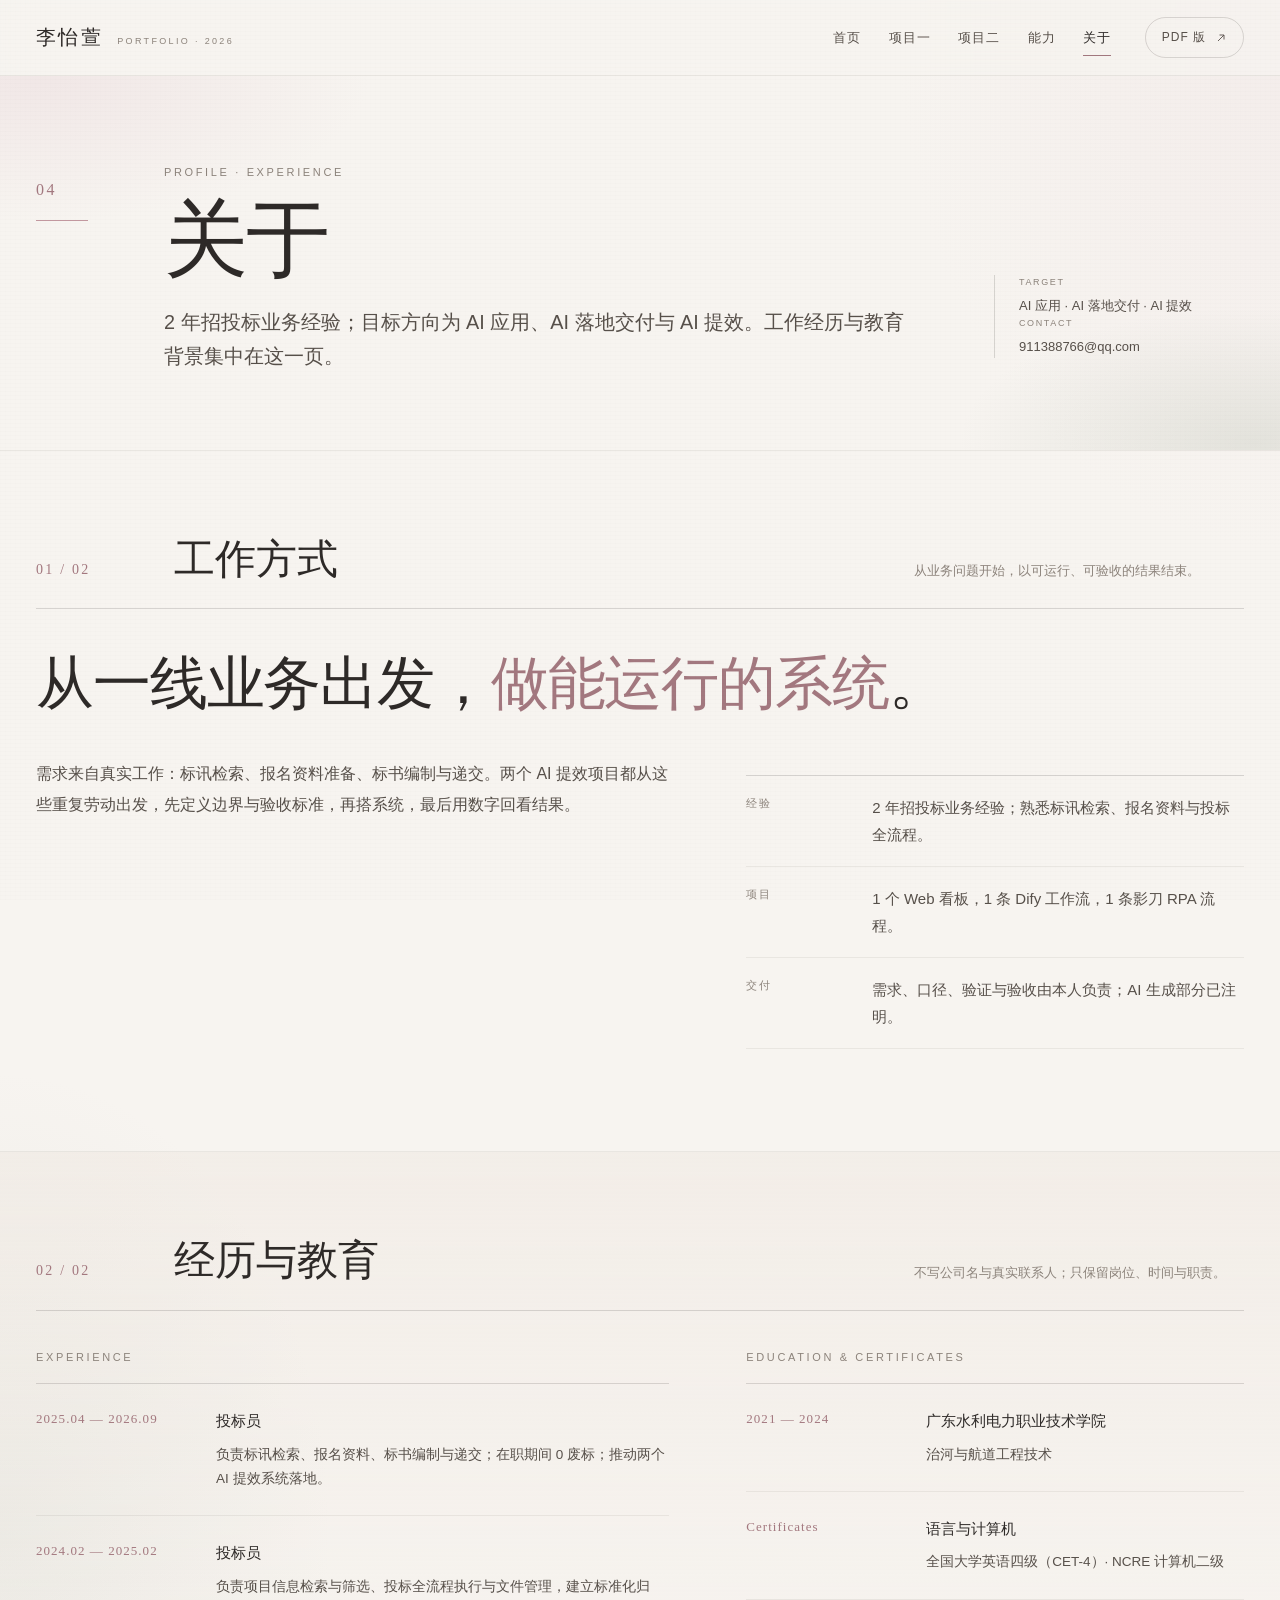
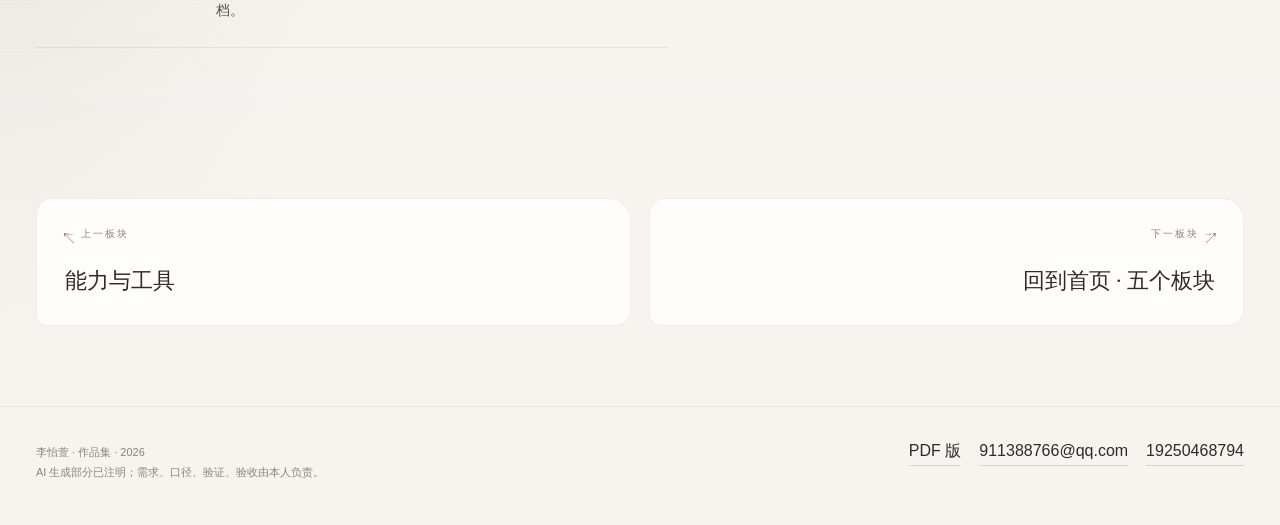
==== commit db073ac5: "项目页增加目录跳转；精简关于页与能力页" ====
--- a/about.html
+++ b/about.html
@@ -3,8 +3,8 @@
 <head>
 <meta charset="utf-8">
 <meta name="viewport" content="width=device-width, initial-scale=1">
-<meta name="description" content="李怡萱的简介、工作经历、教育背景、职责边界与联系方式。">
-<title>关于与联系方式 ｜ 李怡萱 · 作品集</title>
+<meta name="description" content="李怡萱的简介、工作经历与教育背景。">
+<title>关于 ｜ 李怡萱 · 作品集</title>
 <link rel="stylesheet" href="assets/css/tokens.css">
 <link rel="stylesheet" href="assets/css/site.css">
 <script>document.documentElement.classList.add('js');</script>
@@ -37,12 +37,11 @@
     <div class="shell page-hero__inner">
       <p class="page-no">04</p>
       <div>
-        <p class="eyebrow">Profile · Experience · Contact</p>
-        <h1>关于与联系方式</h1>
-        <p class="lead">2 年招投标业务经验；目标方向为 AI 应用、AI 落地交付与 AI 提效。工作经历、教育背景与职责边界集中在这一页。</p>
+        <p class="eyebrow">Profile · Experience</p>
+        <h1>关于</h1>
+        <p class="lead">2 年招投标业务经验；目标方向为 AI 应用、AI 落地交付与 AI 提效。工作经历与教育背景集中在这一页。</p>
       </div>
-      <dl class="page-aside">
-        <div><dt>Base</dt><dd>广州 / 深圳</dd></div>
+      <dl class="page-aside" id="contact">
         <div><dt>Target</dt><dd>AI 应用 · AI 落地交付 · AI 提效</dd></div>
         <div><dt>Contact</dt><dd>911388766@qq.com</dd></div>
       </dl>
@@ -52,7 +51,7 @@
   <section class="section" aria-labelledby="about-intro">
     <div class="shell">
       <div class="section-head reveal">
-        <p class="section-no">01 / 03</p>
+        <p class="section-no">01 / 02</p>
         <h2 id="about-intro">工作方式</h2>
         <p class="section-note">从业务问题开始，以可运行、可验收的结果结束。</p>
       </div>
@@ -71,7 +70,7 @@
   <section class="section section--tint" aria-labelledby="about-history">
     <div class="shell">
       <div class="section-head reveal">
-        <p class="section-no">02 / 03</p>
+        <p class="section-no">02 / 02</p>
         <h2 id="about-history">经历与教育</h2>
         <p class="section-note">不写公司名与真实联系人；只保留岗位、时间与职责。</p>
       </div>
@@ -94,7 +93,7 @@
           <div class="timeline" style="margin-top:18px">
             <article class="timeline-item reveal" style="--delay:80ms">
               <time>2021 — 2024</time>
-              <div><h3>广东水利电力职业技术学院</h3><p>治河与航道工程技术 · 大专</p></div>
+              <div><h3>广东水利电力职业技术学院</h3><p>治河与航道工程技术</p></div>
             </article>
             <article class="timeline-item reveal" style="--delay:140ms">
               <time>Certificates</time>
@@ -106,41 +105,6 @@
     </div>
   </section>
 
-  <section class="section" aria-labelledby="about-boundary">
-    <div class="shell">
-      <div class="section-head reveal">
-        <p class="section-no">03 / 03</p>
-        <h2 id="about-boundary">边界与联系方式</h2>
-        <p class="section-note">系统里哪些由 AI 生成、哪些由本人负责，写清楚；联系方式统一放在最后。</p>
-      </div>
-      <div class="split" style="margin-bottom:34px">
-        <div class="design-card reveal">
-          <p class="num">01</p>
-          <h3>AI 生成部分</h3>
-          <p>项目一代码由扣子云 Web Coding 按需求生成；项目二文档服务代码由 AI 按需求生成。工作流、提示词、评测与验证由本人搭建或执行。</p>
-        </div>
-        <div class="design-card reveal" style="--delay:80ms">
-          <p class="num">02</p>
-          <h3>本人负责部分</h3>
-          <p>需求、业务口径、验收标准、问题跟踪与边界确认。能用数字说明的结果写数字，不能说明的只写事实。</p>
-        </div>
-      </div>
-      <div class="contact-panel reveal" id="contact">
-        <p class="kicker">Contact</p>
-        <h2>一起看项目，或直接聊岗位。</h2>
-        <div class="contact-grid">
-          <div class="contact-item"><span>Email</span><a href="mailto:911388766@qq.com">911388766@qq.com</a></div>
-          <div class="contact-item"><span>Phone</span><a href="tel:19250468794">19250468794</a></div>
-          <div class="contact-item"><span>Base</span><strong>广州 / 深圳</strong></div>
-          <div class="contact-item"><span>Direction</span><strong>AI 应用 · 落地交付 · 提效</strong></div>
-        </div>
-        <div class="contact-foot">
-          <span>李怡萱 · 作品集 · 2026</span>
-          <span><a href="portfolio.pdf" target="_blank" rel="noopener" style="border-bottom:1px solid rgba(247,244,240,.28)">PDF 版作品集</a></span>
-        </div>
-      </div>
-    </div>
-  </section>
 
   <nav class="pager" aria-label="板块切换">
     <div class="shell pager-grid">
--- a/assets/css/site.css
+++ b/assets/css/site.css
@@ -464,6 +464,54 @@
 .js .reveal{ opacity:0; transform:translateY(16px); transition:opacity .58s var(--ease), transform .58s var(--ease); transition-delay:var(--delay,0ms); }
 .js .reveal.is-visible{ opacity:1; transform:none; }
 
+/* 项目页目录 ------------------------------------------------------------ */
+.section-head--compact{ grid-template-columns:110px minmax(0,1fr); }
+.section h2[id]{ scroll-margin-top:64px; }
+.section-toc{
+  position:sticky; top:var(--header-h); z-index:55;
+  background:rgba(247,244,240,.88); backdrop-filter:blur(17px) saturate(125%);
+  border-bottom:1px solid var(--line-soft);
+}
+.section-toc__inner{
+  position:relative; display:flex; align-items:center; gap:28px; min-height:66px;
+}
+.section-toc__label{
+  flex:none; color:var(--ink-3); font-size:10px; letter-spacing:.22em;
+  text-transform:uppercase; white-space:nowrap;
+}
+.section-toc__label::after{
+  content:""; display:block; width:30px; height:1px; margin-top:8px;
+  background:linear-gradient(90deg,var(--rose),transparent);
+}
+.section-toc ol{
+  flex:1; min-width:0; display:flex; align-items:center; gap:4px;
+  overflow-x:auto; scrollbar-width:none;
+}
+.section-toc ol::-webkit-scrollbar{ display:none; }
+.section-toc a{
+  display:inline-flex; align-items:center; gap:8px; padding:9px 13px;
+  border:1px solid transparent; border-radius:999px; white-space:nowrap;
+  color:var(--ink-3); font-size:12px; letter-spacing:.02em;
+  transition:color .2s var(--ease), background .2s var(--ease), border-color .2s var(--ease), box-shadow .2s var(--ease);
+}
+.section-toc a span{
+  color:var(--rose-deep); font-family:var(--serif); font-size:10px;
+  letter-spacing:.12em; opacity:.72;
+}
+.section-toc a:hover{
+  color:var(--ink); background:rgba(255,253,251,.70); border-color:var(--line-soft);
+}
+.section-toc a.is-active{
+  color:var(--ink); background:var(--card); border-color:rgba(194,152,159,.32);
+  box-shadow:0 10px 24px -22px rgba(46,42,40,.68);
+}
+.section-toc a.is-active span{ opacity:1; }
+.section-toc__progress{
+  position:absolute; left:0; bottom:-1px; width:0; height:2px;
+  background:linear-gradient(90deg,var(--rose-deep),rgba(194,152,159,.28));
+  box-shadow:0 0 10px rgba(194,152,159,.28);
+  transition:width .12s linear;
+}
 /* 响应式：只保证桌面各档不破版 ------------------------------------------ */
 @media (max-width:1280px){
   :root{ --gutter:36px; }
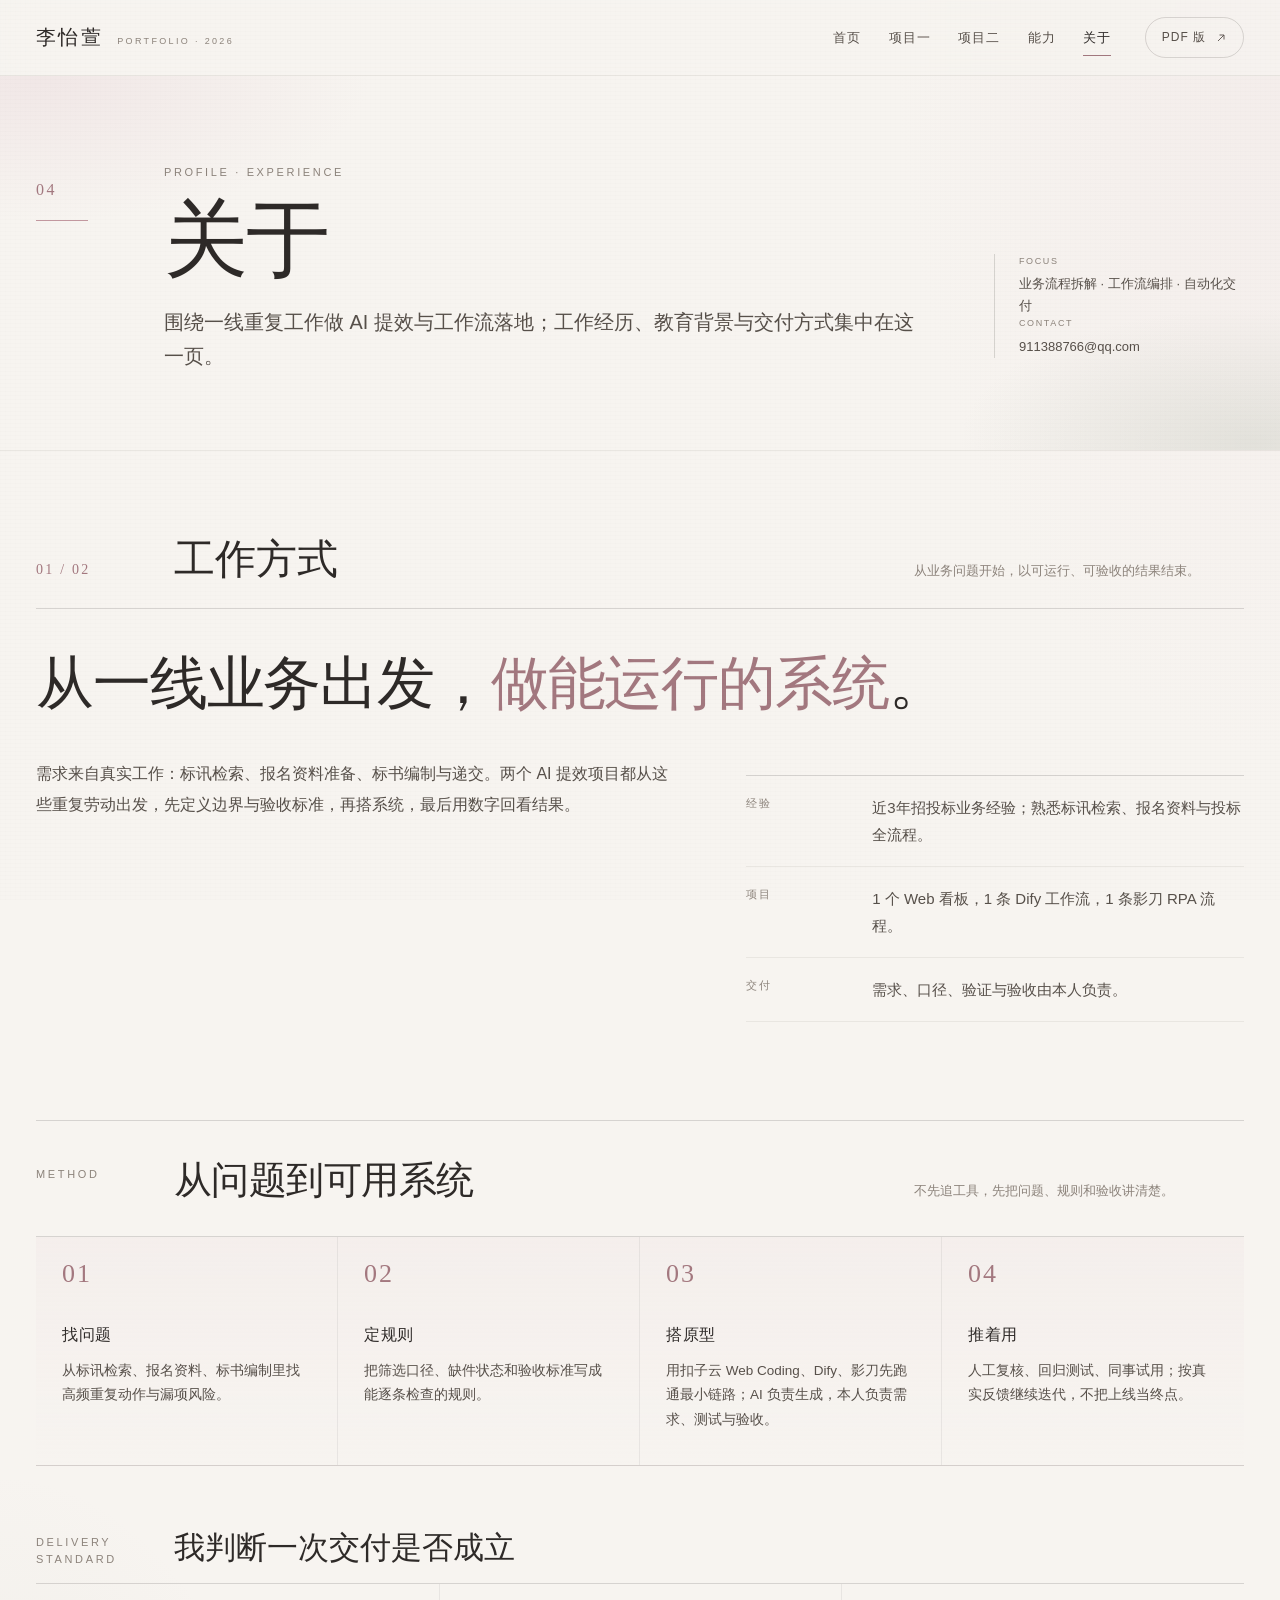
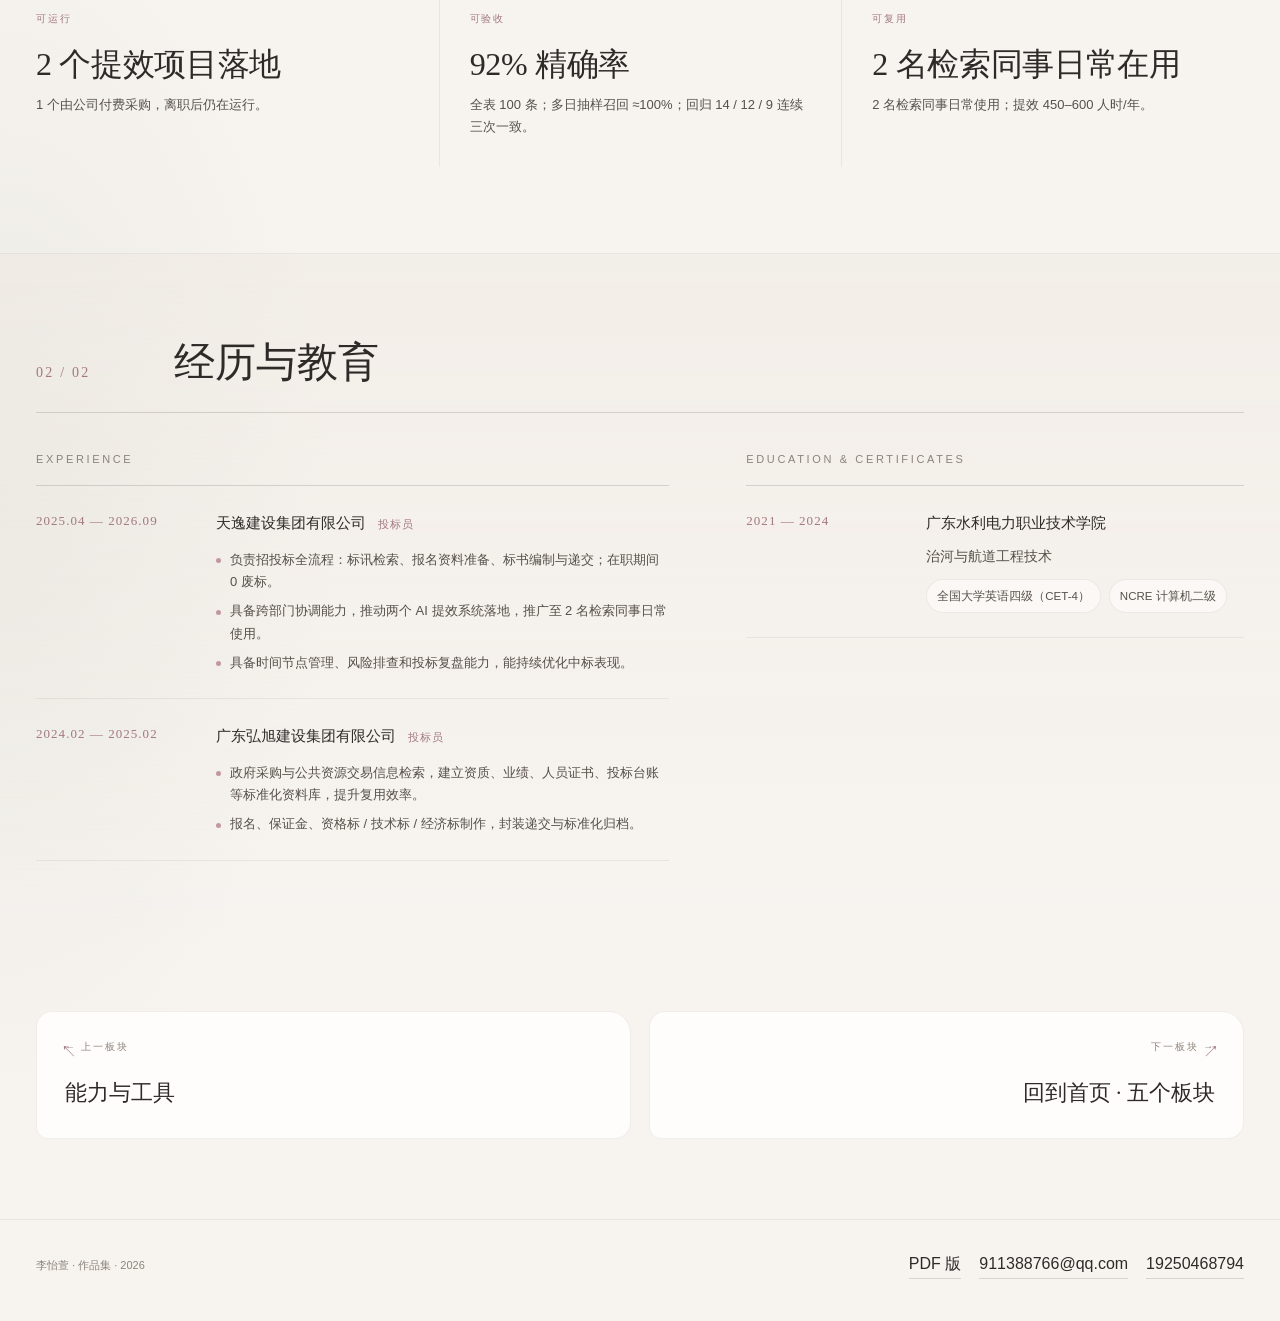
==== commit e77f0a3a: "恢复能力页结构并更新工具清单与经历" ====
--- a/about.html
+++ b/about.html
@@ -39,10 +39,10 @@
       <div>
         <p class="eyebrow">Profile · Experience</p>
         <h1>关于</h1>
-        <p class="lead">2 年招投标业务经验；目标方向为 AI 应用、AI 落地交付与 AI 提效。工作经历与教育背景集中在这一页。</p>
+        <p class="lead">围绕一线重复工作做 AI 提效与工作流落地；工作经历、教育背景与交付方式集中在这一页。</p>
       </div>
       <dl class="page-aside" id="contact">
-        <div><dt>Target</dt><dd>AI 应用 · AI 落地交付 · AI 提效</dd></div>
+        <div><dt>Focus</dt><dd>业务流程拆解 · 工作流编排 · 自动化交付</dd></div>
         <div><dt>Contact</dt><dd>911388766@qq.com</dd></div>
       </dl>
     </div>
@@ -59,20 +59,73 @@
       <div class="split" style="margin-top:38px">
         <p class="body-copy reveal">需求来自真实工作：标讯检索、报名资料准备、标书编制与递交。两个 AI 提效项目都从这些重复劳动出发，先定义边界与验收标准，再搭系统，最后用数字回看结果。</p>
         <dl class="fact-list reveal" style="--delay:80ms">
-          <div class="fact-row"><dt>经验</dt><dd>2 年招投标业务经验；熟悉标讯检索、报名资料与投标全流程。</dd></div>
+          <div class="fact-row"><dt>经验</dt><dd>近3年招投标业务经验；熟悉标讯检索、报名资料与投标全流程。</dd></div>
           <div class="fact-row"><dt>项目</dt><dd>1 个 Web 看板，1 条 Dify 工作流，1 条影刀 RPA 流程。</dd></div>
-          <div class="fact-row"><dt>交付</dt><dd>需求、口径、验证与验收由本人负责；AI 生成部分已注明。</dd></div>
+          <div class="fact-row"><dt>交付</dt><dd>需求、口径、验证与验收由本人负责。</dd></div>
         </dl>
+      </div>
+
+      <div class="work-method">
+        <div class="work-method__head reveal">
+          <p class="kicker">Method</p>
+          <h3>从问题到可用系统</h3>
+          <p>不先追工具，先把问题、规则和验收讲清楚。</p>
+        </div>
+        <ol class="work-steps" aria-label="从问题到可用系统的四个步骤">
+          <li class="work-step reveal">
+            <span class="work-step__no">01</span>
+            <h3>找问题</h3>
+            <p>从标讯检索、报名资料、标书编制里找高频重复动作与漏项风险。</p>
+          </li>
+          <li class="work-step reveal" style="--delay:60ms">
+            <span class="work-step__no">02</span>
+            <h3>定规则</h3>
+            <p>把筛选口径、缺件状态和验收标准写成能逐条检查的规则。</p>
+          </li>
+          <li class="work-step reveal" style="--delay:120ms">
+            <span class="work-step__no">03</span>
+            <h3>搭原型</h3>
+            <p>用扣子云 Web Coding、Dify、影刀先跑通最小链路；AI 负责生成，本人负责需求、测试与验收。</p>
+          </li>
+          <li class="work-step reveal" style="--delay:180ms">
+            <span class="work-step__no">04</span>
+            <h3>推着用</h3>
+            <p>人工复核、回归测试、同事试用；按真实反馈继续迭代，不把上线当终点。</p>
+          </li>
+        </ol>
+      </div>
+
+      <div class="proof">
+        <div class="proof-head reveal">
+          <p class="kicker">Delivery standard</p>
+          <h3>我判断一次交付是否成立</h3>
+        </div>
+        <div class="proof-grid">
+          <article class="proof-card reveal">
+            <p class="proof-label">可运行</p>
+            <strong>2 个提效项目落地</strong>
+            <p>1 个由公司付费采购，离职后仍在运行。</p>
+          </article>
+          <article class="proof-card reveal" style="--delay:60ms">
+            <p class="proof-label">可验收</p>
+            <strong>92% 精确率</strong>
+            <p>全表 100 条；多日抽样召回 ≈100%；回归 14 / 12 / 9 连续三次一致。</p>
+          </article>
+          <article class="proof-card reveal" style="--delay:120ms">
+            <p class="proof-label">可复用</p>
+            <strong>2 名检索同事日常在用</strong>
+            <p>2 名检索同事日常使用；提效 450–600 人时/年。</p>
+          </article>
+        </div>
       </div>
     </div>
   </section>
 
   <section class="section section--tint" aria-labelledby="about-history">
     <div class="shell">
-      <div class="section-head reveal">
+      <div class="section-head section-head--two reveal">
         <p class="section-no">02 / 02</p>
         <h2 id="about-history">经历与教育</h2>
-        <p class="section-note">不写公司名与真实联系人；只保留岗位、时间与职责。</p>
       </div>
       <div class="split">
         <div>
@@ -80,11 +133,24 @@
           <div class="timeline" style="margin-top:18px">
             <article class="timeline-item reveal">
               <time>2025.04 — 2026.09</time>
-              <div><h3>投标员</h3><p>负责标讯检索、报名资料、标书编制与递交；在职期间 0 废标；推动两个 AI 提效系统落地。</p></div>
+              <div>
+                <div class="experience-company"><h3>天逸建设集团有限公司</h3><span>投标员</span></div>
+                <ul class="experience-list">
+                  <li>负责招投标全流程：标讯检索、报名资料准备、标书编制与递交；在职期间 0 废标。</li>
+                  <li>具备跨部门协调能力，推动两个 AI 提效系统落地，推广至 2 名检索同事日常使用。</li>
+                  <li>具备时间节点管理、风险排查和投标复盘能力，能持续优化中标表现。</li>
+                </ul>
+              </div>
             </article>
             <article class="timeline-item reveal" style="--delay:60ms">
               <time>2024.02 — 2025.02</time>
-              <div><h3>投标员</h3><p>负责项目信息检索与筛选、投标全流程执行与文件管理，建立标准化归档。</p></div>
+              <div>
+                <div class="experience-company"><h3>广东弘旭建设集团有限公司</h3><span>投标员</span></div>
+                <ul class="experience-list">
+                  <li>政府采购与公共资源交易信息检索，建立资质、业绩、人员证书、投标台账等标准化资料库，提升复用效率。</li>
+                  <li>报名、保证金、资格标 / 技术标 / 经济标制作，封装递交与标准化归档。</li>
+                </ul>
+              </div>
             </article>
           </div>
         </div>
@@ -93,11 +159,14 @@
           <div class="timeline" style="margin-top:18px">
             <article class="timeline-item reveal" style="--delay:80ms">
               <time>2021 — 2024</time>
-              <div><h3>广东水利电力职业技术学院</h3><p>治河与航道工程技术</p></div>
-            </article>
-            <article class="timeline-item reveal" style="--delay:140ms">
-              <time>Certificates</time>
-              <div><h3>语言与计算机</h3><p>全国大学英语四级（CET-4）· NCRE 计算机二级</p></div>
+              <div>
+                <h3>广东水利电力职业技术学院</h3>
+                <p>治河与航道工程技术</p>
+                <div class="cert-row">
+                  <span class="cert-chip">全国大学英语四级（CET-4）</span>
+                  <span class="cert-chip">NCRE 计算机二级</span>
+                </div>
+              </div>
             </article>
           </div>
         </div>
@@ -118,7 +187,7 @@
   <div class="shell footer-inner">
     <div>
       <p>李怡萱 · 作品集 · 2026</p>
-      <p>AI 生成部分已注明；需求、口径、验证、验收由本人负责。</p>
+
     </div>
     <div class="footer-links">
       <a href="portfolio.pdf" target="_blank" rel="noopener">PDF 版</a>
@@ -130,4 +199,4 @@
 
 <script src="assets/js/site.js"></script>
 </body>
-</html>+</html>
--- a/assets/css/site.css
+++ b/assets/css/site.css
@@ -129,11 +129,21 @@
   grid-template-columns:minmax(0,1fr) 310px; gap:clamp(44px,7vw,108px); align-items:end;
 }
 .hero-copy{ max-width:820px; }
-.hero-role{ margin-top:16px; color:var(--rose-deep); font-size:15px; letter-spacing:.12em; }
-.hero-name{ margin-top:22px; font-size:clamp(88px,10.6vw,164px); line-height:.86; letter-spacing:-.035em; white-space:nowrap; }
+.hero-eyebrow{
+  display:flex; align-items:center; gap:14px; margin-bottom:18px;
+  color:var(--rose-deep); font-size:10px; line-height:1.5;
+  letter-spacing:.22em; text-transform:uppercase;
+}
+.hero-eyebrow::before{ content:""; width:34px; height:1px; background:var(--rose); }
+.hero-name{ margin-top:0; font-size:clamp(88px,10.6vw,164px); line-height:.86; letter-spacing:-.035em; white-space:nowrap; }
 .hero-name-en{ display:flex; align-items:center; gap:18px; margin-top:22px; color:var(--ink-3); font-family:var(--serif); font-size:18px; letter-spacing:.30em; text-transform:uppercase; }
 .hero-name-en::before{ content:""; width:74px; height:1px; background:var(--rose); }
-.hero-summary{ max-width:650px; margin-top:36px; font-size:17px; line-height:1.9; color:var(--ink-2); }
+.hero-claim{
+  max-width:760px; margin-top:26px; font-family:var(--serif);
+  font-size:clamp(28px,3.2vw,44px); line-height:1.28; letter-spacing:-.015em;
+  color:var(--ink);
+}
+.hero-summary{ max-width:650px; margin-top:22px; font-size:17px; line-height:1.9; color:var(--ink-2); }
 .hero-actions{ margin-top:32px; }
 .hero-side{
   position:relative; align-self:stretch; min-height:410px;
@@ -219,6 +229,7 @@
 .section-no{ color:var(--rose-deep); font-family:var(--serif); font-size:14px; letter-spacing:.16em; }
 .section-head h2{ font-size:clamp(31px,3.2vw,46px); line-height:1.12; }
 .section-head .section-note{ color:var(--ink-3); font-size:13px; line-height:1.8; }
+.section-head--two{ grid-template-columns:110px minmax(0,1fr); }
 .split{ display:grid; grid-template-columns:minmax(0,1.12fr) minmax(320px,.88fr); gap:clamp(34px,6vw,84px); align-items:start; }
 .split--even{ grid-template-columns:1fr 1fr; }
 .stack-lg > * + *{ margin-top:26px; }
@@ -293,6 +304,7 @@
 .funnel-step span{ display:block; margin-top:7px; color:var(--ink-3); font-size:11px; letter-spacing:.08em; }
 .funnel-arrow{ color:var(--rose); font-size:22px; }
 .rate-grid{ display:grid; grid-template-columns:repeat(3,1fr); gap:14px; margin-top:24px; }
+.rate-grid--two{ grid-template-columns:repeat(2,1fr); }
 .rate-card{ padding:24px; border:1px solid var(--line-soft); border-radius:14px; background:rgba(255,253,251,.62); }
 .rate-card b{ display:block; font-family:var(--serif); font-size:42px; font-weight:400; line-height:1; }
 .rate-card h3{ margin-top:12px; font-family:var(--sans); font-size:13px; font-weight:500; color:var(--rose-deep); }
@@ -393,6 +405,30 @@
 .timeline-item time{ color:var(--rose-deep); font-family:var(--serif); font-size:13px; letter-spacing:.08em; }
 .timeline-item h3{ font-family:var(--sans); font-size:15px; font-weight:500; }
 .timeline-item p{ margin-top:8px; color:var(--ink-2); font-size:13.5px; line-height:1.8; }
+/* 工作方式 -------------------------------------------------------------- */
+.work-method{ margin-top:82px; padding-top:38px; border-top:1px solid var(--line); }
+.work-method__head{ display:grid; grid-template-columns:110px minmax(0,1fr) minmax(240px,330px); gap:28px; align-items:end; }
+.work-method__head .kicker{ align-self:start; padding-top:7px; }
+.work-method__head h3{ font-size:clamp(28px,3vw,42px); line-height:1.12; letter-spacing:-.015em; }
+.work-method__head > p:last-child{ color:var(--ink-3); font-size:13px; line-height:1.8; }
+.work-steps{ list-style:none; margin:34px 0 0; padding:0; display:grid; grid-template-columns:repeat(4,1fr); border-top:1px solid var(--line); border-bottom:1px solid var(--line); background:linear-gradient(180deg,rgba(234,217,220,.20),rgba(255,253,251,0)); }
+.work-step{ position:relative; min-height:228px; padding:24px 26px 28px; border-right:1px solid var(--line-soft); }
+.work-step:last-child{ border-right:0; }
+.work-step::after{ content:""; position:absolute; left:26px; bottom:0; width:0; height:2px; background:var(--rose); transition:width .24s var(--ease); }
+.work-step:hover::after{ width:48px; }
+.work-step__no{ display:block; color:var(--rose-deep); font-family:var(--serif); font-size:26px; line-height:1; letter-spacing:.08em; }
+.work-step h3{ margin-top:34px; font-family:var(--sans); font-size:16px; font-weight:500; letter-spacing:.04em; }
+.work-step p{ margin-top:10px; color:var(--ink-2); font-size:13.5px; line-height:1.8; }
+.proof{ margin-top:64px; }
+.proof-head{ display:grid; grid-template-columns:110px minmax(0,1fr); gap:28px; align-items:end; padding-bottom:16px; border-bottom:1px solid var(--line); }
+.proof-head .kicker{ padding-top:4px; }
+.proof-head h3{ font-size:clamp(24px,2.4vw,32px); line-height:1.2; }
+.proof-grid{ display:grid; grid-template-columns:repeat(3,1fr); }
+.proof-card{ padding:26px 30px 28px 0; }
+.proof-card + .proof-card{ padding-left:30px; border-left:1px solid var(--line-soft); }
+.proof-label{ color:var(--rose-deep); font-size:10px; letter-spacing:.18em; text-transform:uppercase; }
+.proof-card strong{ display:block; margin-top:16px; color:var(--ink); font-family:var(--serif); font-size:clamp(24px,2.5vw,32px); font-weight:400; line-height:1.25; letter-spacing:-.01em; }
+.proof-card p:last-child{ margin-top:10px; color:var(--ink-2); font-size:13px; line-height:1.75; }
 .contact-panel{
   position:relative; overflow:hidden; padding:clamp(34px,5vw,68px);
   border-radius:24px 36px 28px 20px; background:var(--ink); color:var(--paper);
@@ -548,6 +584,11 @@
   .chapter--p1,.chapter--p2,.chapter--skills,.chapter--about,.chapter--contact{ grid-column:span 6; }
   .chapter--contact{ grid-column:span 12; min-height:210px; }
   .split,.split--even{ grid-template-columns:1fr; gap:34px; }
+  .work-method__head{ grid-template-columns:70px minmax(0,1fr); }
+  .work-method__head > p:last-child{ grid-column:2; }
+  .work-steps{ grid-template-columns:1fr 1fr; }
+  .work-step:nth-child(2){ border-right:0; }
+  .work-step:nth-child(-n+2){ border-bottom:1px solid var(--line-soft); }
   .io-grid{ grid-template-columns:1fr; }
   .flow-grid{ grid-template-columns:repeat(3,1fr); }
   .rpa-flow{ grid-template-columns:repeat(3,1fr); }
@@ -578,6 +619,15 @@
   .rate-grid{ grid-template-columns:1fr; }
   .flow-grid,.rpa-flow{ grid-template-columns:1fr 1fr; }
   .pager-grid{ grid-template-columns:1fr; }
+  .work-method__head{ grid-template-columns:1fr; }
+  .work-method__head > p:last-child{ grid-column:1; }
+  .work-steps{ grid-template-columns:1fr; }
+  .work-step{ min-height:0; border-right:0; border-bottom:1px solid var(--line-soft); }
+  .work-step:last-child{ border-bottom:0; }
+  .proof-head{ grid-template-columns:1fr; gap:8px; }
+  .proof-grid{ grid-template-columns:1fr; }
+  .proof-card{ padding-right:0; }
+  .proof-card + .proof-card{ padding-left:0; border-left:0; border-top:1px solid var(--line-soft); }
   .footer-inner{ display:block; }
   .footer-links{ margin-top:8px; }
 }
@@ -585,4 +635,36 @@
   html{ scroll-behavior:auto; }
   *,*::before,*::after{ animation-duration:.001ms!important; animation-iteration-count:1!important; transition-duration:.001ms!important; }
   .js .reveal{ opacity:1; transform:none; }
-}+}
+
+/* 2026-10-26 · 经历明细 --------------- */
+.experience-list{
+  list-style:none; margin:12px 0 0; padding:0; display:grid; gap:6px;
+}
+.experience-list li{
+  position:relative; padding-left:14px;
+  color:var(--ink-2); font-size:13px; line-height:1.75;
+}
+.experience-list li::before{
+  content:""; position:absolute; left:0; top:.72em;
+  width:5px; height:5px; border-radius:50%;
+  background:var(--rose);
+}
+.experience-company{
+  display:flex; flex-wrap:wrap; align-items:baseline; gap:8px 12px;
+}
+.experience-company span{
+  font-size:11px; letter-spacing:.08em; color:var(--rose-deep);
+}
+.cert-row{
+  display:flex; flex-wrap:wrap; gap:8px; margin-top:10px;
+}
+.cert-chip{
+  display:inline-flex; align-items:center; padding:6px 10px;
+  border:1px solid var(--line-soft); border-radius:999px;
+  background:rgba(255,253,251,.58);
+  font-size:11.5px; color:var(--ink-2);
+}
+@media (max-width:720px){
+  .experience-list li{font-size:13px}
+}
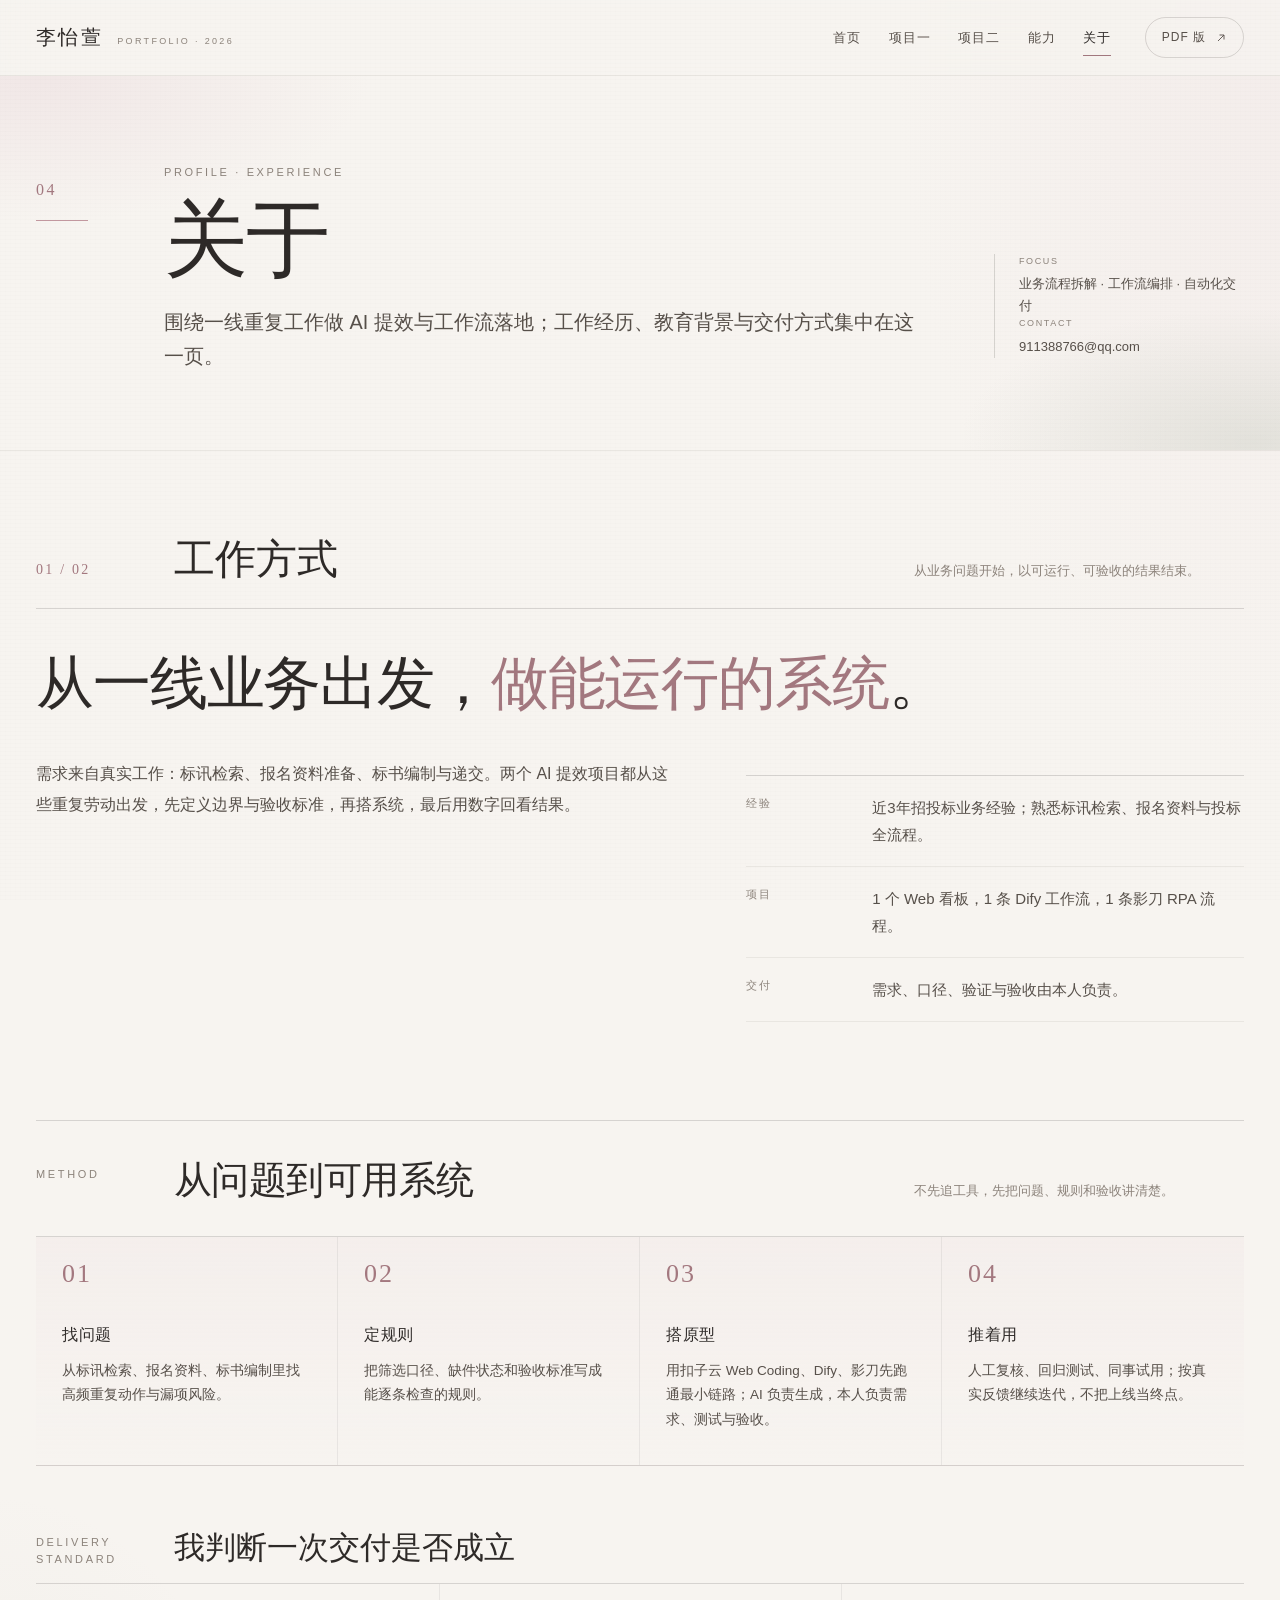
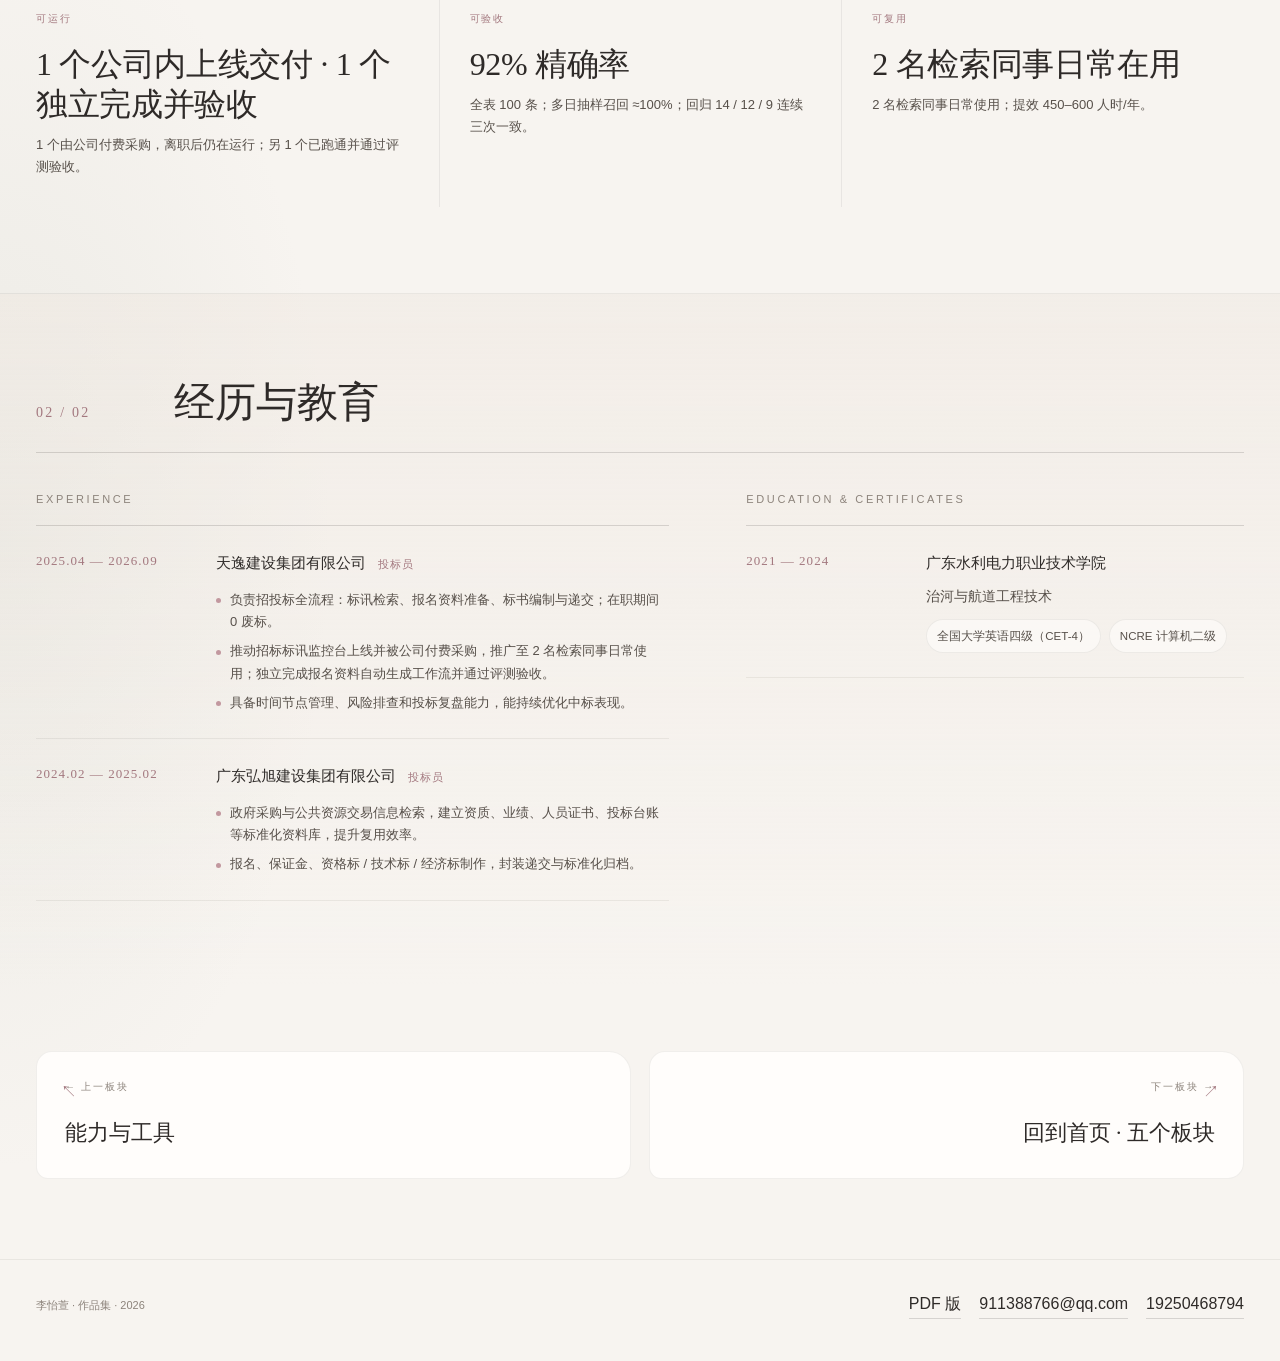
==== commit 39175f28: "说明项目归属并同步作品集 PDF" ====
--- a/about.html
+++ b/about.html
@@ -103,8 +103,8 @@
         <div class="proof-grid">
           <article class="proof-card reveal">
             <p class="proof-label">可运行</p>
-            <strong>2 个提效项目落地</strong>
-            <p>1 个由公司付费采购，离职后仍在运行。</p>
+            <strong>1 个公司内上线交付 · 1 个独立完成并验收</strong>
+            <p>1 个由公司付费采购，离职后仍在运行；另 1 个已跑通并通过评测验收。</p>
           </article>
           <article class="proof-card reveal" style="--delay:60ms">
             <p class="proof-label">可验收</p>
@@ -137,7 +137,7 @@
                 <div class="experience-company"><h3>天逸建设集团有限公司</h3><span>投标员</span></div>
                 <ul class="experience-list">
                   <li>负责招投标全流程：标讯检索、报名资料准备、标书编制与递交；在职期间 0 废标。</li>
-                  <li>具备跨部门协调能力，推动两个 AI 提效系统落地，推广至 2 名检索同事日常使用。</li>
+                  <li>推动招标标讯监控台上线并被公司付费采购，推广至 2 名检索同事日常使用；独立完成报名资料自动生成工作流并通过评测验收。</li>
                   <li>具备时间节点管理、风险排查和投标复盘能力，能持续优化中标表现。</li>
                 </ul>
               </div>
